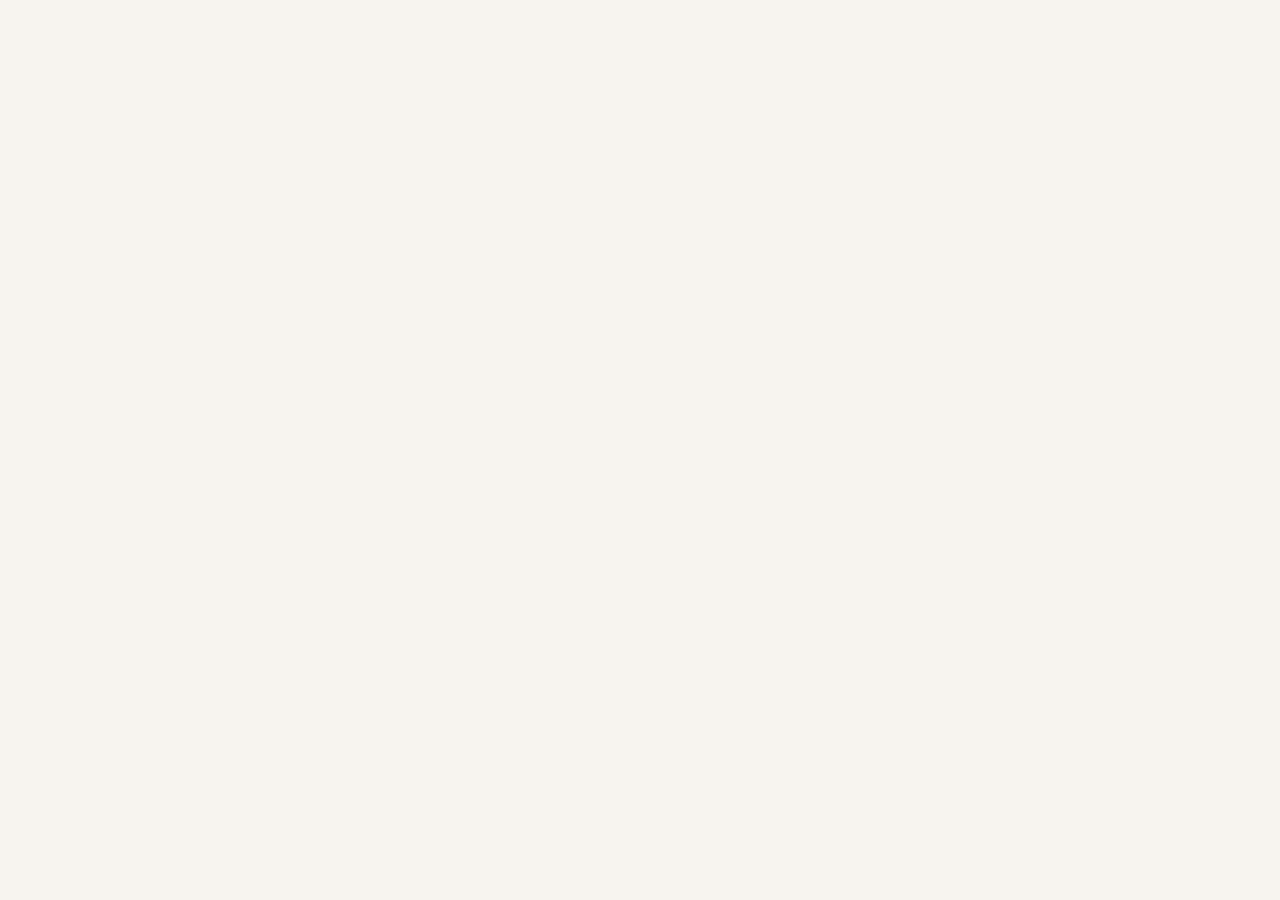
==== index.html @ 038bd6fc "Initial commit — Finelines homepage prototype" ====
<!doctype html>
<html lang="en">
<head>
  <meta charset="utf-8">
  <meta name="viewport" content="width=device-width, initial-scale=1">
  <title>Finelines — Premium African fashion, made for everyday.</title>
  <meta name="description" content="Finelines is a curated platform for premium African fashion brands, built for the diaspora professional.">

  <link rel="icon" type="image/svg+xml" href="assets/logo-monogram-finelines.svg">
  <link rel="stylesheet" href="colors_and_type.css">
  <link rel="stylesheet" href="homepage.css">

  <script src="https://unpkg.com/react@18.3.1/umd/react.development.js" integrity="sha384-hD6/rw4ppMLGNu3tX5cjIb+uRZ7UkRJ6BPkLpg4hAu/6onKUg4lLsHAs9EBPT82L" crossorigin="anonymous"></script>
  <script src="https://unpkg.com/react-dom@18.3.1/umd/react-dom.development.js" integrity="sha384-u6aeetuaXnQ38mYT8rp6sbXaQe3NL9t+IBXmnYxwkUI2Hw4bsp2Wvmx4yRQF1uAm" crossorigin="anonymous"></script>
  <script src="https://unpkg.com/@babel/standalone@7.29.0/babel.min.js" integrity="sha384-m08KidiNqLdpJqLq95G/LEi8Qvjl/xUYll3QILypMoQ65QorJ9Lvtp2RXYGBFj1y" crossorigin="anonymous"></script>
</head>
<body>
  <div id="app"></div>

  <script type="text/babel">
    const { useState, useEffect } = React;

    // ─── Image map (swap Unsplash placeholders for real photography at launch) ───
    const IMG = {
      hero:  "https://images.unsplash.com/photo-1531123897727-8f129e1688ce?w=1600&q=80",
      img1:  "https://images.unsplash.com/photo-1571513722275-4b41940f54b8?w=900&q=75",
      img2:  "https://images.unsplash.com/photo-1554412933-514a83d2f3c8?w=900&q=75",
      img3:  "https://images.unsplash.com/photo-1581338834647-b0fb40704e21?w=900&q=75",
      img4:  "https://images.unsplash.com/photo-1492447166138-50c3889fccb1?w=900&q=75",
      img5:  "https://images.unsplash.com/photo-1569466896818-335b1bedfcce?w=900&q=75",
      img6:  "https://images.unsplash.com/photo-1591348278863-a8fb3887e2aa?w=900&q=75",
      img7:  "https://images.unsplash.com/photo-1605812860427-4024433a70fd?w=900&q=75",
      imgJ1: "https://images.unsplash.com/photo-1611601322175-ef8ec8c85f01?w=1100&q=75",
      imgJ2: "https://images.unsplash.com/photo-1517677208171-0bc6725a3e60?w=1100&q=75",
    };

    // ─── Inline SVG icons (Lucide-compatible, 24×24, 1.5px stroke) ─────────────
    const Icon = ({ size = 18, children }) => (
      <svg width={size} height={size} viewBox="0 0 24 24" fill="none"
           stroke="currentColor" strokeWidth="1.5" strokeLinecap="round" strokeLinejoin="round">
        {children}
      </svg>
    );
    const IconSearch = (p) => <Icon {...p}><circle cx="11" cy="11" r="7"/><path d="m20 20-3.5-3.5"/></Icon>;
    const IconUser   = (p) => <Icon {...p}><circle cx="12" cy="8" r="4"/><path d="M4 21c0-4 4-7 8-7s8 3 8 7"/></Icon>;
    const IconBag    = (p) => <Icon {...p}><path d="M6 8h12l-1 12H7Z"/><path d="M9 8a3 3 0 0 1 6 0"/></Icon>;
    const IconGlobe  = (p) => <Icon {...p}><circle cx="12" cy="12" r="9"/><path d="M3 12h18"/><path d="M12 3a14 14 0 0 1 0 18M12 3a14 14 0 0 0 0 18"/></Icon>;
    const IconMenu   = (p) => <Icon {...p}><path d="M3 6h18M3 12h18M3 18h18"/></Icon>;

    // ─── HEADER ─────────────────────────────────────────────────────────────────
    const SUBNAV = ["Shop", "Brands", "The edit", "Adorned", "Journal", "About", "Become a vendor"];

    function Header({ activeNav = "The edit", cartCount = 0 }) {
      const [scrolled, setScrolled] = useState(false);
      useEffect(() => {
        const onScroll = () => setScrolled(window.scrollY > 80);
        window.addEventListener("scroll", onScroll, { passive: true });
        return () => window.removeEventListener("scroll", onScroll);
      }, []);

      return (
        <header className={"fl-header" + (scrolled ? " is-condensed" : "")}>
          <div className="fl-announcement">
            Free UK delivery on orders over £200 · We ship worldwide
          </div>
          <div className="fl-nav">
            <div className="fl-nav-left">
              <button className="fl-icon-btn fl-nav-burger" aria-label="Menu"><IconMenu /></button>
              <a className="fl-nav-link"><IconGlobe size={14} /> <span>EN · GBP</span></a>
            </div>
            <a className="fl-wordmark" href="#" aria-label="Finelines home">Finel<em>i</em>nes</a>
            <div className="fl-nav-right">
              <button className="fl-icon-btn" aria-label="Search"><IconSearch /></button>
              <button className="fl-icon-btn" aria-label="Account"><IconUser /></button>
              <button className="fl-icon-btn fl-cart-btn" aria-label="Bag">
                <IconBag />
                {cartCount > 0 && <span className="fl-cart-badge">{cartCount}</span>}
              </button>
            </div>
          </div>
          <nav className="fl-subnav">
            {SUBNAV.map((label) => (
              <a key={label} href="#" className={"fl-subnav-link" + (label === activeNav ? " is-active" : "")}>
                {label}
              </a>
            ))}
          </nav>
        </header>
      );
    }

    // ─── HERO ────────────────────────────────────────────────────────────────────
    function Hero() {
      return (
        <section className="fl-hero">
          <div className="fl-hero-text">
            <div className="eyebrow">The summer edit · LXN season 2</div>
            <h1 className="fl-hero-title">
              Pieces that feel <em>like you.</em>
            </h1>
            <p className="fl-hero-body">
              Quietly curated for diaspora professionals. Made for work, dinners, church, travel, and the everyday in between.
            </p>
            <div className="fl-hero-ctas">
              <button className="fl-btn fl-btn-primary">Shop the edit</button>
              <a href="#" className="fl-btn fl-btn-link">Read the lookbook →</a>
            </div>
          </div>
          <div className="fl-hero-image" style={{ backgroundImage: `url(${IMG.hero})` }}>
            <div className="fl-hero-caption">
              Photographed in Lagos. <em>Olu</em> wears Adirẹ wrap shirt, sand.
            </div>
          </div>
        </section>
      );
    }

    // ─── PRODUCT CARD ────────────────────────────────────────────────────────────
    function ProductCard({ title, brand, price, image, hoverImage, badge }) {
      return (
        <article className="fl-card">
          <div className="fl-card-img">
            <div className="fl-img-a" style={{ backgroundImage: `url(${image})` }} />
            {hoverImage && <div className="fl-img-b" style={{ backgroundImage: `url(${hoverImage})` }} />}
            {badge && <span className="fl-card-badge">{badge}</span>}
            <button className="fl-card-quick" aria-label="Quick add">+</button>
          </div>
          <div className="fl-card-meta">
            <div className="fl-card-brand">{brand}</div>
            <div className="fl-card-title">{title}</div>
          </div>
          <div className="fl-card-price">£{price}</div>
        </article>
      );
    }

    // ─── EDIT GRID ───────────────────────────────────────────────────────────────
    const PRODUCTS = [
      { title: "Adirẹ wrap shirt",        brand: "Ọrun Atelier",    price: "215", image: IMG.img1, hoverImage: IMG.img2 },
      { title: "Wide-leg trouser — olive", brand: "Layola",          price: "180", image: IMG.img3, hoverImage: IMG.img4, badge: "New" },
      { title: "Hand-stitched tunic",      brand: "Akin & Daughter", price: "245", image: IMG.hero, hoverImage: IMG.img5 },
      { title: "Bronze brass cuff",        brand: "Adorned",         price: "85",  image: IMG.img6, hoverImage: IMG.img7 },
    ];

    function EditGrid() {
      return (
        <section className="fl-edit">
          <div className="fl-section-head">
            <div className="eyebrow">The edit · this week</div>
            <h2 className="fl-section-title">Quietly considered.</h2>
            <a href="#" className="fl-section-link">View all 28 pieces →</a>
          </div>
          <div className="fl-edit-grid">
            {PRODUCTS.map((p, i) => <ProductCard key={i} {...p} />)}
          </div>
        </section>
      );
    }

    // ─── CATEGORY TILES ──────────────────────────────────────────────────────────
    function CategoryTile({ label, eyebrow, image }) {
      return (
        <a href="#" className="fl-tile">
          <div className="fl-tile-img" style={{ backgroundImage: `url(${image})` }} />
          <div className="fl-tile-overlay">
            <div className="eyebrow fl-tile-eyebrow">{eyebrow}</div>
            <div className="fl-tile-label">{label}</div>
            <span className="fl-tile-cta">Enter</span>
          </div>
        </a>
      );
    }

    function CategoryTiles() {
      return (
        <section className="fl-tiles">
          <CategoryTile eyebrow="For her"     label="Finelines Her" image={IMG.img1} />
          <CategoryTile eyebrow="For him"     label="Finelines Him" image={IMG.img4} />
          <CategoryTile eyebrow="Accessories" label="Adorned"       image={IMG.img6} />
        </section>
      );
    }

    // ─── ABOUT ───────────────────────────────────────────────────────────────────
    function About() {
      return (
        <section className="fl-about">
          <div className="fl-about-inner">
            <div className="eyebrow fl-about-eyebrow">Why Finelines</div>
            <h2 className="fl-about-title">
              We're not a marketplace of thousands.<br />
              We're a <em>trusted curator</em> who knows<br />
              quality and stands behind every<br />
              brand we feature.
            </h2>
            <div className="fl-about-cols">
              <div>
                <div className="fl-pillar-num">01</div>
                <h4 className="fl-pillar-h">Rigorous curation</h4>
                <p>Selected for craftsmanship, design integrity, and contemporary relevance — not trends.</p>
              </div>
              <div>
                <div className="fl-pillar-num">02</div>
                <h4 className="fl-pillar-h">Cultural trust</h4>
                <p>We understand diaspora life. We position brands authentically. We build belonging.</p>
              </div>
              <div>
                <div className="fl-pillar-num">03</div>
                <h4 className="fl-pillar-h">Logistics, handled</h4>
                <p>Shipment, quality assurance, returns — all coordinated so you don't have to think.</p>
              </div>
              <div>
                <div className="fl-pillar-num">04</div>
                <h4 className="fl-pillar-h">Brand partnership</h4>
                <p>We work with designers on sizing, styling, positioning, storytelling — built to scale.</p>
              </div>
            </div>
          </div>
        </section>
      );
    }

    // ─── BRAND DIRECTORY ─────────────────────────────────────────────────────────
    const BRANDS = [
      { name: "Ọrun Atelier",    city: "Lagos",      focus: "Adirẹ · tailoring" },
      { name: "Layola",          city: "London",     focus: "Outerwear" },
      { name: "Akin & Daughter", city: "Accra",      focus: "Knitwear" },
      { name: "House of Iyemi",  city: "Lagos",      focus: "Occasion" },
      { name: "Ìdùn",            city: "Abuja",      focus: "Loungewear" },
      { name: "Adunni Studio",   city: "Manchester", focus: "Jewellery" },
    ];

    function BrandDirectory() {
      return (
        <section className="fl-brands">
          <div className="fl-section-head">
            <div className="eyebrow">Brand directory · curated houses</div>
            <h2 className="fl-section-title">Forty<em>-two</em> brands. One quiet shortlist.</h2>
            <a href="#" className="fl-section-link">Browse all brands →</a>
          </div>
          <div className="fl-brands-grid">
            {BRANDS.map((b) => (
              <a key={b.name} href="#" className="fl-brand-row">
                <div className="fl-brand-name">{b.name}</div>
                <div className="fl-brand-meta">
                  <span>{b.city}</span>
                  <span className="fl-brand-dot">·</span>
                  <span>{b.focus}</span>
                </div>
                <div className="fl-brand-arrow">→</div>
              </a>
            ))}
          </div>
        </section>
      );
    }

    // ─── JOURNAL ─────────────────────────────────────────────────────────────────
    function JournalCard({ eyebrow, title, accent, dek, readMin, image }) {
      return (
        <article className="fl-journal-card">
          <div className="fl-journal-img" style={{ backgroundImage: `url(${image})` }} />
          <div className="eyebrow fl-journal-eyebrow">{eyebrow} · {readMin} min read</div>
          <h3 className="fl-journal-title">{title} <em>{accent}</em></h3>
          <p className="fl-journal-dek">{dek}</p>
          <a href="#" className="fl-journal-read">Read the piece →</a>
        </article>
      );
    }

    function Journal() {
      return (
        <section className="fl-journal">
          <div className="fl-section-head">
            <div className="eyebrow">The journal · stories from the houses</div>
            <h2 className="fl-section-title">Letters, lookbooks, atelier visits.</h2>
            <a href="#" className="fl-section-link">All stories →</a>
          </div>
          <div className="fl-journal-grid">
            <JournalCard
              eyebrow="Atelier"
              title="Inside the indigo room at"
              accent="Ọrun"
              dek="How a Lagos house is making age-old indigo dyeing precise enough to wear to the office on a Tuesday."
              readMin="6"
              image={IMG.imgJ1}
            />
            <JournalCard
              eyebrow="The edit"
              title="Five pieces, infinite"
              accent="Sundays"
              dek="A capsule built for slow brunches, long walks, and the occasional unplanned dinner with the in-laws."
              readMin="4"
              image={IMG.imgJ2}
            />
          </div>
        </section>
      );
    }

    // ─── NEWSLETTER ──────────────────────────────────────────────────────────────
    function Newsletter() {
      const [email, setEmail] = useState("");
      const [submitted, setSubmitted] = useState(false);

      const submit = (e) => {
        e.preventDefault();
        if (!email.trim()) return;
        setSubmitted(true);
      };

      return (
        <section className="fl-newsletter">
          <div className="fl-newsletter-inner">
            <div className="eyebrow">Stay close</div>
            <h2 className="fl-newsletter-title">
              First looks. <em>Quiet drops.</em><br />
              The occasional letter.
            </h2>
            <p className="fl-newsletter-dek">
              No daily emails. We write when there's something worth writing about.
            </p>
            {!submitted ? (
              <form className="fl-newsletter-form" onSubmit={submit}>
                <input
                  type="email"
                  placeholder="Your email"
                  value={email}
                  onChange={(e) => setEmail(e.target.value)}
                  aria-label="Email address"
                  required
                />
                <button type="submit">Join the list</button>
              </form>
            ) : (
              <div className="fl-newsletter-thanks">
                <span>✓</span> You're on the list. Watch your inbox for the first letter.
              </div>
            )}
          </div>
        </section>
      );
    }

    // ─── FOOTER ──────────────────────────────────────────────────────────────────
    function Footer() {
      return (
        <footer className="fl-footer">
          <div className="fl-footer-inner">
            <div className="fl-footer-grid">
              <div className="fl-footer-brand">
                <div className="fl-footer-wordmark">Finel<em>i</em>nes</div>
                <p>The global home of premium African fashion. Made for the diaspora — for work, dinners, church, travel, everyday life.</p>
                <div className="fl-footer-social">
                  <a href="https://instagram.com/finelines_uk" target="_blank" rel="noopener">Instagram</a>
                  <a href="mailto:info@shopfinelines.com">info@shopfinelines.com</a>
                </div>
              </div>
              <div>
                <h5>Shop</h5>
                <ul>
                  <li><a href="#">New arrivals</a></li>
                  <li><a href="#">The edit</a></li>
                  <li><a href="#">Her</a></li>
                  <li><a href="#">Him</a></li>
                  <li><a href="#">Adorned</a></li>
                </ul>
              </div>
              <div>
                <h5>House</h5>
                <ul>
                  <li><a href="#">About</a></li>
                  <li><a href="#">Brand directory</a></li>
                  <li><a href="#">Journal</a></li>
                  <li><a href="#">Become a vendor</a></li>
                </ul>
              </div>
              <div>
                <h5>Help</h5>
                <ul>
                  <li><a href="#">FAQ</a></li>
                  <li><a href="#">Shipping &amp; delivery</a></li>
                  <li><a href="#">Returns</a></li>
                  <li><a href="#">Contact</a></li>
                </ul>
              </div>
              <div>
                <h5>Account</h5>
                <ul>
                  <li><a href="#">Sign in</a></li>
                  <li><a href="#">Create account</a></li>
                  <li><a href="#">Wishlist</a></li>
                  <li><a href="#">Track order</a></li>
                </ul>
              </div>
            </div>
            <div className="fl-footer-legal">
              <span>© 2026 Finelines International. Curated in London &amp; Lagos.</span>
              <span>
                <a href="#">Privacy</a> · <a href="#">Terms</a> · <a href="#">Cookies</a>
              </span>
            </div>
          </div>
        </footer>
      );
    }

    // ─── APP ─────────────────────────────────────────────────────────────────────
    function App() {
      const [cartCount] = useState(2);
      return (
        <>
          <Header activeNav="The edit" cartCount={cartCount} />
          <main>
            <Hero />
            <EditGrid />
            <CategoryTiles />
            <About />
            <BrandDirectory />
            <Journal />
            <Newsletter />
          </main>
          <Footer />
        </>
      );
    }

    ReactDOM.createRoot(document.getElementById("app")).render(<App />);
  </script>
</body>
</html>
---- colors_and_type.css ----
/* =====================================================================
   Finelines — Colors & Type
   The source of truth for tokens. Import this on every page.
   ===================================================================== */

@import url('https://fonts.googleapis.com/css2?family=Cormorant+Garamond:ital,wght@0,400;0,500;0,600;0,700;1,400;1,500&family=Jost:wght@300;400;500;600;700&display=swap');

:root {
  /* ---------- COLORS — base ---------- */

  /* Primary — Olive (Grey Green) — client provided #4d7344 */
  --olive-50:  #f1f4ee;
  --olive-100: #dbe3d3;
  --olive-200: #b6c5a7;
  --olive-300: #8ea577;
  --olive-400: #6e8a5a;
  --olive-500: #4d7344; /* brand primary */
  --olive-600: #3f5f38;
  --olive-700: #324a2d;
  --olive-800: #263822;
  --olive-900: #1a261a;

  /* Secondary — Bronze — client provided #b78741 */
  --bronze-50:  #faf3e8;
  --bronze-100: #f1dfbf;
  --bronze-200: #e3c084;
  --bronze-300: #d2a35a;
  --bronze-400: #c39549;
  --bronze-500: #b78741; /* brand secondary */
  --bronze-600: #9a6f33;
  --bronze-700: #7c5828;
  --bronze-800: #5e421e;
  --bronze-900: #3f2c14;

  /* Accent — Ivory (Cream) — client provided #f7f4ef */
  --ivory:      #f7f4ef; /* brand accent — default page ground */
  --ivory-deep: #ede8df; /* slightly darker for tile grounds */
  --bone:       #efe9de; /* warmer editorial neutral */

  /* Ink — body type, UI lines */
  --ink:        #1c1c1a;
  --ink-soft:   #2c2c29;

  /* Paper neutrals — warm grey scale */
  --paper-0:   #ffffff;
  --paper-50:  #faf8f4;
  --paper-100: #f0ece4;
  --paper-200: #e3ddd0;
  --paper-300: #c9c1b1;
  --paper-400: #a39b8a;
  --paper-500: #7c7567;
  --paper-600: #5b554a;
  --paper-700: #403c34;
  --paper-800: #2a2823;
  --paper-900: #1c1c1a;

  /* Status (used sparingly — site is not transactional-loud) */
  --success: #4d7344;   /* re-uses olive */
  --warning: #b78741;   /* re-uses bronze */
  --error:   #a23a2c;

  /* ---------- COLORS — semantic ---------- */

  --bg:           var(--ivory);
  --bg-elevated:  var(--paper-0);
  --bg-sunken:    var(--ivory-deep);
  --bg-brand:     var(--olive-500);
  --bg-brand-deep:var(--olive-700);
  --bg-overlay:   rgba(28, 28, 26, 0.40);

  --fg:           var(--ink);
  --fg-muted:     var(--paper-600);
  --fg-faint:     var(--paper-500);
  --fg-on-brand:  var(--ivory);
  --fg-on-image:  #ffffff;

  --accent:       var(--bronze-500);
  --accent-deep:  var(--bronze-700);

  --link:         var(--ink);
  --link-hover:   var(--olive-600);

  --border:       rgba(28, 28, 26, 0.10);
  --border-strong:rgba(28, 28, 26, 0.22);
  --border-on-brand: rgba(247, 244, 239, 0.22);

  --shadow-card:  0 1px 2px rgba(28,28,26,0.04), 0 8px 24px rgba(28,28,26,0.06);
  --shadow-pop:   0 2px 4px rgba(28,28,26,0.06), 0 24px 48px rgba(28,28,26,0.10);

  /* ---------- TYPE — families ---------- */

  --font-display: 'Cormorant Garamond', 'EB Garamond', 'Times New Roman', serif;
  --font-sans:    'Jost', 'Helvetica Neue', system-ui, -apple-system, sans-serif;
  --font-mono:    ui-monospace, 'SF Mono', Menlo, monospace;

  /* ---------- TYPE — scale (Major Third 1.250) ---------- */

  --fs-12: 0.75rem;    /* 12 */
  --fs-14: 0.875rem;   /* 14 */
  --fs-16: 1rem;       /* 16 — body */
  --fs-18: 1.125rem;   /* 18 */
  --fs-20: 1.25rem;    /* 20 */
  --fs-24: 1.5rem;     /* 24 */
  --fs-32: 2rem;       /* 32 */
  --fs-44: 2.75rem;    /* 44 */
  --fs-60: 3.75rem;    /* 60 */
  --fs-80: 5rem;       /* 80 */
  --fs-112: 7rem;      /* 112 */

  /* ---------- TYPE — leading + tracking ---------- */

  --lh-tight:  1.05;
  --lh-snug:   1.20;
  --lh-normal: 1.45;
  --lh-loose:  1.65;

  --tracking-eyebrow: 0.18em;
  --tracking-button:  0.14em;
  --tracking-nav:     0.12em;
  --tracking-display: -0.01em;

  /* ---------- SPACING ---------- */

  --space-1:  4px;
  --space-2:  8px;
  --space-3:  12px;
  --space-4:  16px;
  --space-5:  24px;
  --space-6:  32px;
  --space-7:  48px;
  --space-8:  64px;
  --space-9:  96px;
  --space-10: 128px;
  --space-11: 160px;

  /* ---------- RADII ---------- */

  --radius-none: 0;
  --radius-sm:   2px;
  --radius-md:   4px;
  --radius-lg:   8px;
  --radius-pill: 999px;

  /* ---------- MOTION ---------- */

  --ease:         cubic-bezier(0.2, 0.6, 0.2, 1);
  --dur-fast:     160ms;
  --dur-base:     240ms;
  --dur-slow:     360ms;
  --dur-image:    600ms; /* hover crossfade */

  /* ---------- LAYOUT ---------- */

  --page-max:   1440px;
  --content-max:1280px;
  --gutter:     96px;
  --gutter-md:  64px;
  --gutter-sm:  32px;
}

/* =====================================================================
   Semantic element styles — apply by default on any page that imports
   this file. Components can override.
   ===================================================================== */

html, body {
  background: var(--bg);
  color: var(--fg);
  font-family: var(--font-sans);
  font-size: var(--fs-16);
  line-height: var(--lh-loose);
  font-weight: 400;
  -webkit-font-smoothing: antialiased;
  text-rendering: optimizeLegibility;
}

h1, h2, h3, h4 {
  font-family: var(--font-display);
  font-weight: 400;
  line-height: var(--lh-tight);
  letter-spacing: var(--tracking-display);
  color: var(--fg);
  text-wrap: balance;
  margin: 0;
}

h1 { font-size: clamp(var(--fs-44), 6vw, var(--fs-80)); }
h2 { font-size: clamp(var(--fs-32), 4vw, var(--fs-60)); }
h3 { font-size: var(--fs-32); }
h4 { font-size: var(--fs-24); }

p {
  margin: 0;
  text-wrap: pretty;
  max-width: 62ch;
}

a {
  color: var(--link);
  text-decoration: none;
  transition: color var(--dur-fast) var(--ease);
}
a:hover { color: var(--link-hover); }

/* Eyebrow / kicker — small UPPERCASE label above headings */
.eyebrow {
  font-family: var(--font-sans);
  font-size: var(--fs-12);
  font-weight: 500;
  text-transform: uppercase;
  letter-spacing: var(--tracking-eyebrow);
  color: var(--fg-muted);
  margin: 0;
}

/* Display italic accent (e.g. "the edit") */
.italic-accent {
  font-family: var(--font-display);
  font-style: italic;
  font-weight: 400;
}

/* Lead paragraph */
.lead {
  font-size: var(--fs-20);
  line-height: var(--lh-normal);
  color: var(--fg);
}

/* Small caption */
.caption {
  font-size: var(--fs-12);
  color: var(--fg-muted);
  letter-spacing: 0.02em;
}

/* Naira / price label */
.price {
  font-family: var(--font-sans);
  font-size: var(--fs-14);
  font-weight: 400;
  letter-spacing: 0.02em;
  color: var(--fg);
}
---- homepage.css ----
/* =====================================================================
   Finelines — Homepage component styles.
   Consumes tokens from /colors_and_type.css.
   Class prefix: fl- (Finelines)
   ===================================================================== */

* { box-sizing: border-box; }
html, body { margin: 0; padding: 0; }
body { background: var(--ivory); color: var(--ink); }
img { display: block; max-width: 100%; }
button { font-family: inherit; }

/* ------- shared -------- */
.fl-section-head { max-width: var(--content-max); margin: 0 auto; padding: 0 var(--gutter); display: grid; grid-template-columns: 1fr auto; align-items: end; row-gap: 6px; margin-bottom: var(--space-7); }
.fl-section-head .eyebrow { grid-column: 1; }
.fl-section-title { grid-column: 1; font-size: clamp(var(--fs-32), 4.2vw, var(--fs-60)); line-height: 1.05; letter-spacing: -0.012em; max-width: 16ch; }
.fl-section-title em { font-style: italic; }
.fl-section-link { grid-column: 2; grid-row: 1 / 3; align-self: end; font-size: 12px; letter-spacing: var(--tracking-button); text-transform: uppercase; color: var(--ink); border-bottom: 1px solid var(--ink); padding-bottom: 4px; }
.fl-section-link:hover { color: var(--olive-700); border-color: var(--olive-700); }

/* ------- HEADER -------- */
.fl-header { position: sticky; top: 0; z-index: 30; background: var(--ivory); border-bottom: 1px solid var(--border); transition: padding var(--dur-base) var(--ease); }
.fl-announcement { background: var(--ink); color: var(--ivory); text-align: center; font-size: 11px; letter-spacing: var(--tracking-eyebrow); text-transform: uppercase; padding: 10px; }
.fl-nav { display: grid; grid-template-columns: 1fr auto 1fr; align-items: center; padding: 22px var(--gutter); transition: padding var(--dur-base) var(--ease); }
.fl-nav-left, .fl-nav-right { display: flex; align-items: center; gap: 20px; }
.fl-nav-right { justify-content: flex-end; }
.fl-nav-link { display: inline-flex; align-items: center; gap: 6px; font-size: 12px; letter-spacing: var(--tracking-nav); text-transform: uppercase; color: var(--ink); cursor: pointer; }
.fl-icon-btn { background: transparent; border: 0; color: var(--ink); cursor: pointer; padding: 6px; position: relative; }
.fl-icon-btn:hover { color: var(--olive-700); }
.fl-cart-badge { position: absolute; top: -2px; right: -2px; min-width: 16px; height: 16px; padding: 0 4px; background: var(--olive-500); color: var(--ivory); font-size: 10px; line-height: 16px; text-align: center; border-radius: 999px; font-weight: 500; }
.fl-wordmark { font-family: var(--font-display); font-size: 36px; line-height: 1; color: var(--ink); letter-spacing: -0.01em; cursor: pointer; }
.fl-wordmark em { font-style: italic; }
.fl-subnav { display: flex; justify-content: center; gap: 36px; padding: 14px var(--gutter); border-top: 1px solid var(--border); transition: padding var(--dur-base) var(--ease); }
.fl-subnav-link { font-size: 12px; letter-spacing: var(--tracking-eyebrow); text-transform: uppercase; color: var(--ink); cursor: pointer; padding-bottom: 4px; border-bottom: 1px solid transparent; transition: border-color var(--dur-fast) var(--ease), color var(--dur-fast) var(--ease); white-space: nowrap; }
.fl-subnav-link:hover { color: var(--olive-700); }
.fl-subnav-link.is-active { border-bottom-color: var(--olive-500); }
.fl-nav-burger { display: none; }

.fl-header.is-condensed { backdrop-filter: blur(14px); background: rgba(247, 244, 239, 0.86); }
.fl-header.is-condensed .fl-announcement { display: none; }
.fl-header.is-condensed .fl-nav { padding: 12px var(--gutter); }
.fl-header.is-condensed .fl-wordmark { font-size: 26px; }
.fl-header.is-condensed .fl-subnav { padding: 8px var(--gutter); }

/* ------- HERO -------- */
.fl-hero { display: grid; grid-template-columns: 1fr 1fr; min-height: calc(100vh - 160px); align-items: stretch; }
.fl-hero-text { display: flex; flex-direction: column; justify-content: center; padding: var(--space-9) var(--gutter); gap: var(--space-5); background: var(--ivory); }
.fl-hero-title { font-size: clamp(48px, 7vw, 96px); line-height: 0.98; letter-spacing: -0.015em; max-width: 14ch; }
.fl-hero-title em { font-style: italic; }
.fl-hero-body { font-size: 18px; line-height: 1.5; color: var(--paper-700); max-width: 38ch; }
.fl-hero-ctas { display: flex; gap: var(--space-6); align-items: center; flex-wrap: wrap; }
.fl-hero-image { background-size: cover; background-position: center; position: relative; min-height: 480px; }
.fl-hero-caption { position: absolute; bottom: 20px; left: 20px; font-size: 11px; letter-spacing: 0.08em; color: rgba(255,255,255,0.9); background: linear-gradient(180deg, transparent 0%, rgba(28,28,26,0.5) 100%); padding: 80px 14px 14px; pointer-events: none; max-width: 60%; }
.fl-hero-caption em { font-style: italic; font-family: var(--font-display); font-size: 14px; }

/* ------- BUTTONS -------- */
.fl-btn { display: inline-flex; align-items: center; justify-content: center; font: 500 13px/1 var(--font-sans); letter-spacing: var(--tracking-button); text-transform: uppercase; padding: 18px 32px; border: 0; cursor: pointer; transition: background var(--dur-base) var(--ease), color var(--dur-base) var(--ease); border-radius: 0; white-space: nowrap; }
.fl-btn-primary { background: var(--olive-500); color: var(--ivory); }
.fl-btn-primary:hover { background: var(--olive-700); }
.fl-btn-ink { background: var(--ink); color: var(--ivory); }
.fl-btn-ink:hover { background: var(--olive-700); }
.fl-btn-ghost { background: transparent; color: var(--ink); border: 1px solid var(--ink); }
.fl-btn-ghost:hover { background: var(--ink); color: var(--ivory); }
.fl-btn-link { padding: 0; background: transparent; color: var(--ink); border: 0; border-bottom: 1px solid var(--ink); padding-bottom: 4px; cursor: pointer; }
.fl-btn-link:hover { color: var(--olive-700); border-color: var(--olive-700); }

/* ------- EDIT GRID -------- */
.fl-edit { padding: var(--space-10) 0 var(--space-9); }
.fl-edit-grid { display: grid; grid-template-columns: repeat(4, 1fr); gap: var(--space-6) var(--space-5); max-width: var(--content-max); margin: 0 auto; padding: 0 var(--gutter); }

.fl-card { display: flex; flex-direction: column; cursor: pointer; }
.fl-card-img { position: relative; aspect-ratio: 4/5; overflow: hidden; background: var(--bone); }
.fl-img-a, .fl-img-b { position: absolute; inset: 0; background-size: cover; background-position: center; transition: opacity var(--dur-image) var(--ease); }
.fl-img-b { opacity: 0; pointer-events: none; }
.fl-card:hover .fl-img-b { opacity: 1; }
.fl-card-badge { position: absolute; top: 12px; left: 12px; background: var(--paper-0); color: var(--ink); font-size: 10px; letter-spacing: 0.16em; text-transform: uppercase; padding: 6px 10px; }
.fl-card-quick { position: absolute; right: 12px; bottom: 12px; width: 36px; height: 36px; border: 0; background: var(--paper-0); color: var(--ink); font-size: 20px; line-height: 1; cursor: pointer; opacity: 0; transition: opacity var(--dur-base) var(--ease); }
.fl-card:hover .fl-card-quick { opacity: 1; }
.fl-card-meta { display: flex; flex-direction: column; gap: 4px; padding-top: 14px; }
.fl-card-brand { font-size: 10px; letter-spacing: 0.18em; text-transform: uppercase; color: var(--paper-600); }
.fl-card-title { font-size: 14px; color: var(--ink); letter-spacing: 0.02em; line-height: 1.3; }
.fl-card-price { padding-top: 6px; font-size: 13px; color: var(--ink); }

/* ------- CATEGORY TILES -------- */
.fl-tiles { display: grid; grid-template-columns: 1fr 1fr 1fr; gap: 4px; padding: 0 4px var(--space-9); }
.fl-tile { position: relative; aspect-ratio: 3/4; overflow: hidden; cursor: pointer; display: block; }
.fl-tile-img { position: absolute; inset: 0; background-size: cover; background-position: center; transition: transform var(--dur-slow) var(--ease); }
.fl-tile:hover .fl-tile-img { transform: scale(1.02); }
.fl-tile::after { content: ""; position: absolute; inset: 0; background: linear-gradient(180deg, rgba(28,28,26,0) 40%, rgba(28,28,26,0.55) 100%); }
.fl-tile-overlay { position: absolute; left: 32px; right: 32px; bottom: 32px; z-index: 2; color: var(--ivory); }
.fl-tile-eyebrow { color: rgba(247,244,239,0.7); }
.fl-tile-label { font-family: var(--font-display); font-size: clamp(28px, 3vw, 44px); line-height: 1; margin-top: 8px; }
.fl-tile-cta { display: inline-block; margin-top: 18px; font-size: 11px; letter-spacing: var(--tracking-button); text-transform: uppercase; border-bottom: 1px solid var(--ivory); padding-bottom: 4px; transition: border-color var(--dur-fast) var(--ease); }
.fl-tile:hover .fl-tile-cta { border-color: var(--bronze-300); color: var(--bronze-200); }

/* ------- ABOUT -------- */
.fl-about { background: var(--olive-700); color: var(--ivory); padding: var(--space-10) 0; }
.fl-about-inner { max-width: var(--content-max); margin: 0 auto; padding: 0 var(--gutter); }
.fl-about-eyebrow { color: rgba(247,244,239,0.7); }
.fl-about-title { font-size: clamp(32px, 4.4vw, 60px); line-height: 1.1; color: var(--ivory); max-width: 22ch; margin-top: 18px; }
.fl-about-title em { font-style: italic; color: var(--bronze-200); }
.fl-about-cols { display: grid; grid-template-columns: repeat(4, 1fr); gap: var(--space-6); margin-top: var(--space-9); padding-top: var(--space-7); border-top: 1px solid rgba(247,244,239,0.18); }
.fl-pillar-num { font-family: var(--font-display); font-style: italic; font-size: 32px; color: var(--bronze-300); }
.fl-pillar-h { font-family: var(--font-sans); font-size: 13px; font-weight: 500; letter-spacing: var(--tracking-nav); text-transform: uppercase; margin: 14px 0 10px; color: var(--ivory); }
.fl-about-cols p { font-size: 14px; line-height: 1.55; color: rgba(247,244,239,0.72); }

/* ------- BRANDS -------- */
.fl-brands { padding: var(--space-10) 0; }
.fl-brands-grid { max-width: var(--content-max); margin: 0 auto; padding: 0 var(--gutter); border-top: 1px solid var(--border); }
.fl-brand-row { display: grid; grid-template-columns: 1fr 1fr auto; align-items: center; padding: 26px 0; border-bottom: 1px solid var(--border); cursor: pointer; transition: padding-left var(--dur-base) var(--ease); }
.fl-brand-row:hover { padding-left: 8px; }
.fl-brand-name { font-family: var(--font-display); font-size: 32px; line-height: 1; color: var(--ink); }
.fl-brand-meta { display: flex; gap: 10px; font-size: 13px; letter-spacing: 0.04em; color: var(--paper-600); }
.fl-brand-dot { opacity: 0.6; }
.fl-brand-arrow { font-size: 18px; color: var(--ink); opacity: 0; transition: opacity var(--dur-base) var(--ease), transform var(--dur-base) var(--ease); }
.fl-brand-row:hover .fl-brand-arrow { opacity: 1; transform: translateX(6px); }

/* ------- JOURNAL -------- */
.fl-journal { padding: var(--space-9) 0 var(--space-10); }
.fl-journal-grid { display: grid; grid-template-columns: 1fr 1fr; gap: var(--space-7); max-width: var(--content-max); margin: 0 auto; padding: 0 var(--gutter); }
.fl-journal-card { cursor: pointer; }
.fl-journal-img { aspect-ratio: 5/3; background-size: cover; background-position: center; }
.fl-journal-eyebrow { margin-top: var(--space-5); }
.fl-journal-title { font-size: clamp(28px, 2.6vw, 40px); line-height: 1.1; margin-top: 8px; max-width: 18ch; }
.fl-journal-title em { font-style: italic; }
.fl-journal-dek { font-size: 16px; line-height: 1.5; color: var(--paper-700); margin-top: 12px; max-width: 42ch; }
.fl-journal-read { display: inline-block; margin-top: 16px; font-size: 12px; letter-spacing: var(--tracking-button); text-transform: uppercase; color: var(--ink); border-bottom: 1px solid var(--ink); padding-bottom: 4px; }

/* ------- NEWSLETTER -------- */
.fl-newsletter { background: var(--ivory-deep); padding: var(--space-10) 0; }
.fl-newsletter-inner { max-width: 680px; margin: 0 auto; padding: 0 var(--gutter-sm); text-align: center; }
.fl-newsletter-title { font-size: clamp(36px, 4.4vw, 56px); line-height: 1.05; margin-top: 14px; }
.fl-newsletter-title em { font-style: italic; }
.fl-newsletter-dek { font-size: 15px; color: var(--paper-700); margin: 16px auto 28px; max-width: 38ch; }
.fl-newsletter-form { display: flex; border: 1px solid var(--ink); }
.fl-newsletter-form input { flex: 1; border: 0; background: var(--paper-0); padding: 18px 20px; font: 400 15px/1 var(--font-sans); color: var(--ink); outline: 0; }
.fl-newsletter-form button { border: 0; background: var(--ink); color: var(--ivory); padding: 0 28px; font: 500 12px/1 var(--font-sans); letter-spacing: var(--tracking-button); text-transform: uppercase; cursor: pointer; transition: background var(--dur-base) var(--ease); white-space: nowrap; }
.fl-newsletter-form button:hover { background: var(--olive-700); }
.fl-newsletter-thanks { display: inline-flex; align-items: center; gap: 10px; font-size: 14px; color: var(--olive-700); padding: 18px 22px; border: 1px solid var(--olive-500); background: var(--olive-50); }
.fl-newsletter-thanks span { background: var(--olive-500); color: var(--ivory); width: 22px; height: 22px; border-radius: 999px; display: grid; place-items: center; font-size: 12px; }

/* ------- FOOTER -------- */
.fl-footer { background: var(--olive-800); color: var(--ivory); padding: var(--space-9) 0 var(--space-6); }
.fl-footer-inner { max-width: var(--content-max); margin: 0 auto; padding: 0 var(--gutter); }
.fl-footer-grid { display: grid; grid-template-columns: 2fr 1fr 1fr 1fr 1fr; gap: var(--space-6); }
.fl-footer-wordmark { font-family: var(--font-display); font-size: 44px; line-height: 1; }
.fl-footer-wordmark em { font-style: italic; }
.fl-footer-brand p { font-size: 14px; line-height: 1.6; color: rgba(247,244,239,0.7); margin: 16px 0 18px; max-width: 32ch; }
.fl-footer-social { display: flex; gap: 24px; font-size: 12px; letter-spacing: var(--tracking-nav); text-transform: uppercase; }
.fl-footer-social a { color: rgba(247,244,239,0.7); border-bottom: 1px solid rgba(247,244,239,0.2); padding-bottom: 2px; cursor: pointer; }
.fl-footer-social a:hover { color: var(--ivory); border-color: var(--ivory); }
.fl-footer h5 { font: 500 11px/1 var(--font-sans); letter-spacing: var(--tracking-eyebrow); text-transform: uppercase; margin: 4px 0 16px; color: var(--ivory); }
.fl-footer ul { list-style: none; padding: 0; margin: 0; }
.fl-footer li { padding: 5px 0; font-size: 13px; }
.fl-footer li a { color: rgba(247,244,239,0.72); cursor: pointer; }
.fl-footer li a:hover { color: var(--ivory); }
.fl-footer-legal { display: flex; justify-content: space-between; align-items: center; border-top: 1px solid rgba(247,244,239,0.18); margin-top: var(--space-7); padding-top: var(--space-5); font-size: 11px; letter-spacing: 0.12em; text-transform: uppercase; color: rgba(247,244,239,0.6); }
.fl-footer-legal a { color: inherit; cursor: pointer; }
.fl-footer-legal a:hover { color: var(--ivory); }

/* ------- RESPONSIVE -------- */
@media (max-width: 1100px) {
  :root { --gutter: 48px; }
  .fl-edit-grid { grid-template-columns: repeat(2, 1fr); }
  .fl-about-cols { grid-template-columns: repeat(2, 1fr); }
  .fl-footer-grid { grid-template-columns: 2fr 1fr 1fr; }
  .fl-footer-grid > div:nth-child(5) { display: none; }
}
@media (max-width: 760px) {
  :root { --gutter: 24px; }
  .fl-hero { grid-template-columns: 1fr; }
  .fl-tiles { grid-template-columns: 1fr; }
  .fl-edit-grid { grid-template-columns: 1fr 1fr; }
  .fl-journal-grid { grid-template-columns: 1fr; }
  .fl-subnav { overflow-x: auto; justify-content: flex-start; }
  .fl-nav-burger { display: inline-flex; }
  .fl-footer-grid { grid-template-columns: 1fr 1fr; }
}
@media (prefers-reduced-motion: reduce) {
  *, *::before, *::after { transition-duration: 0ms !important; animation-duration: 0ms !important; }
}
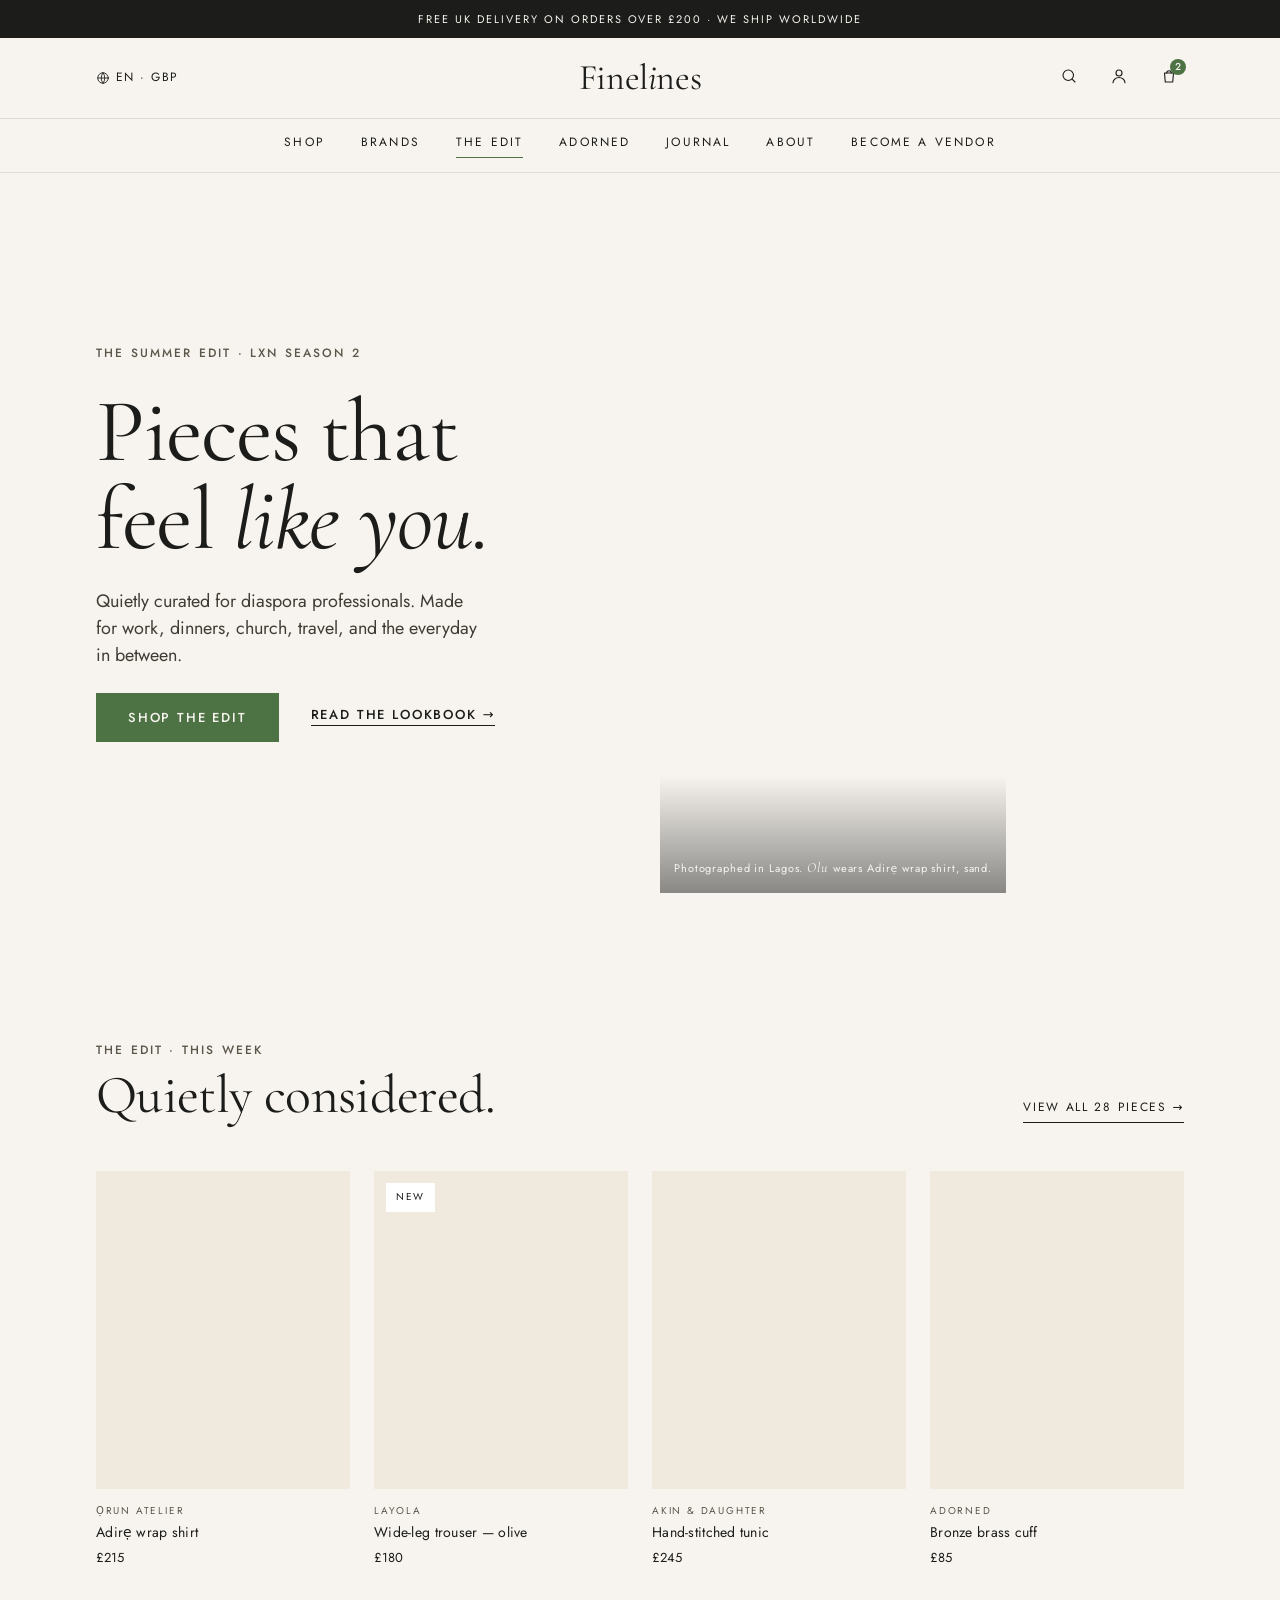
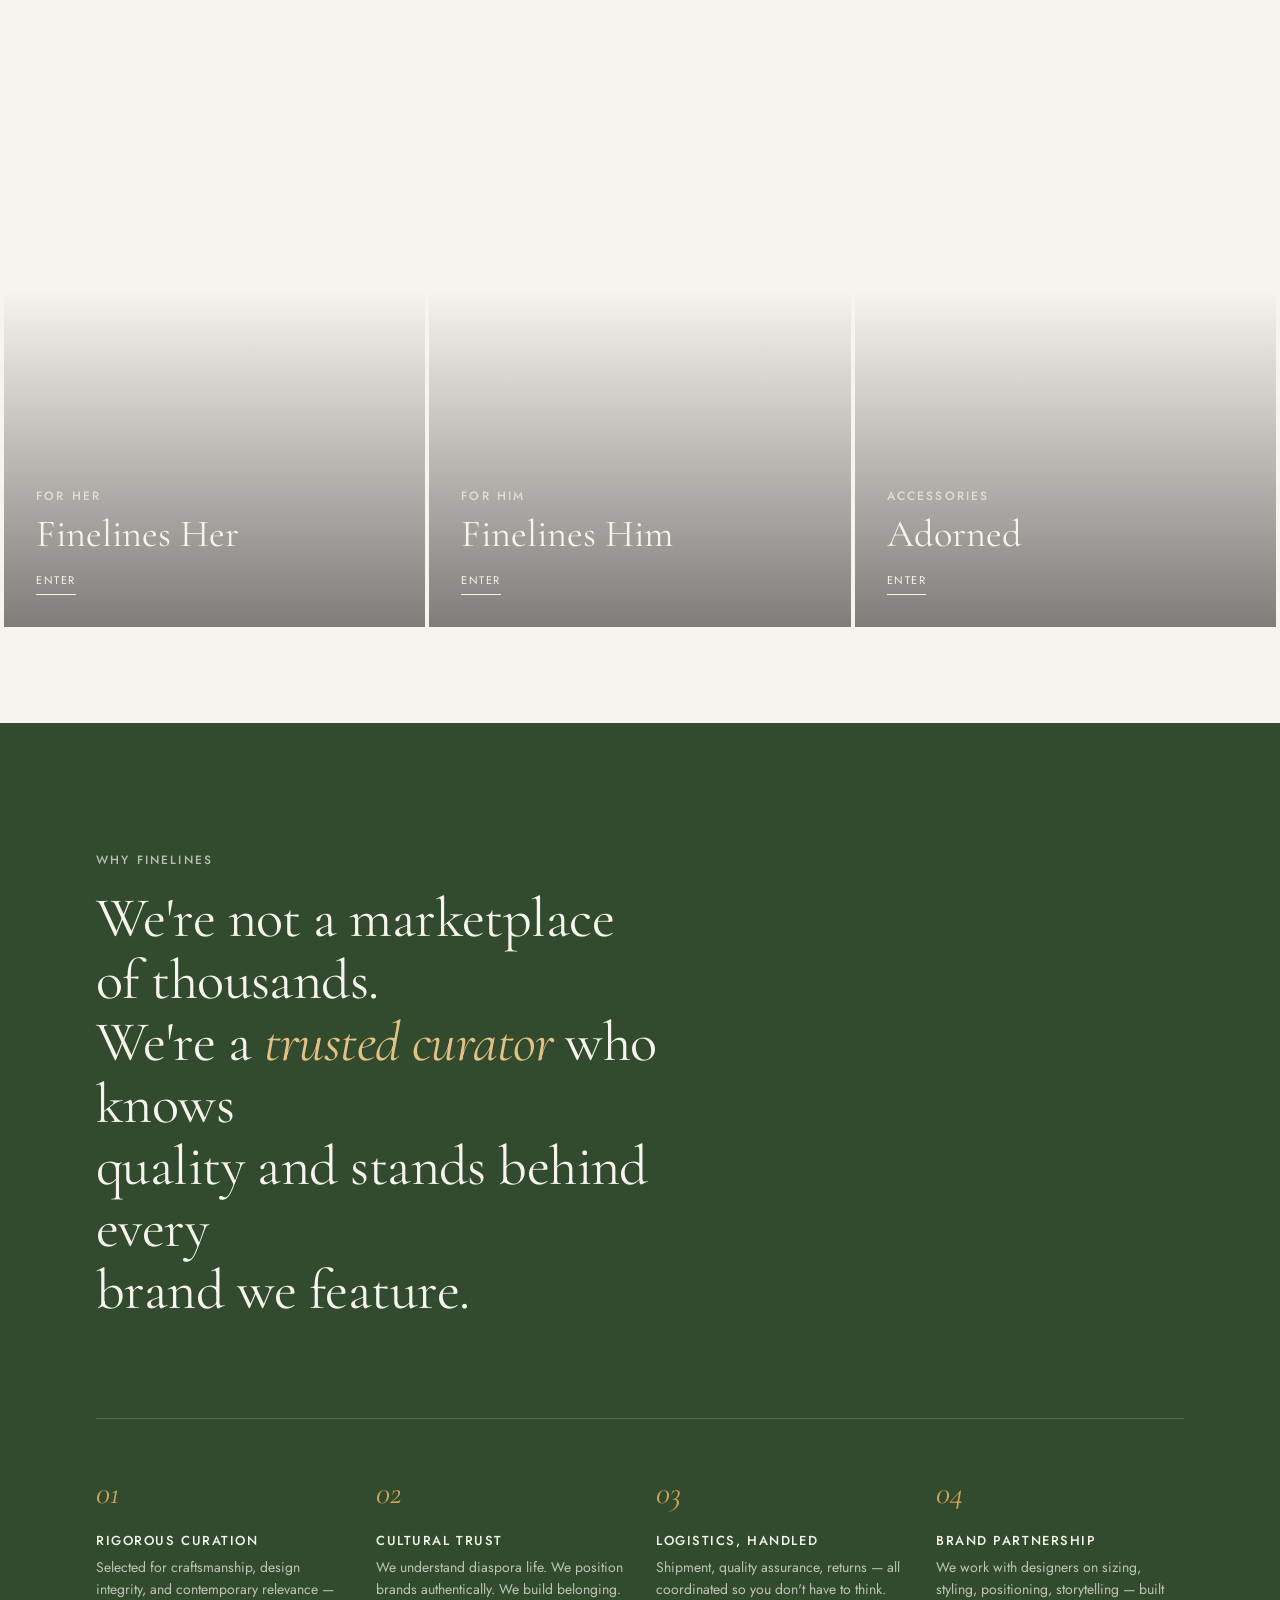
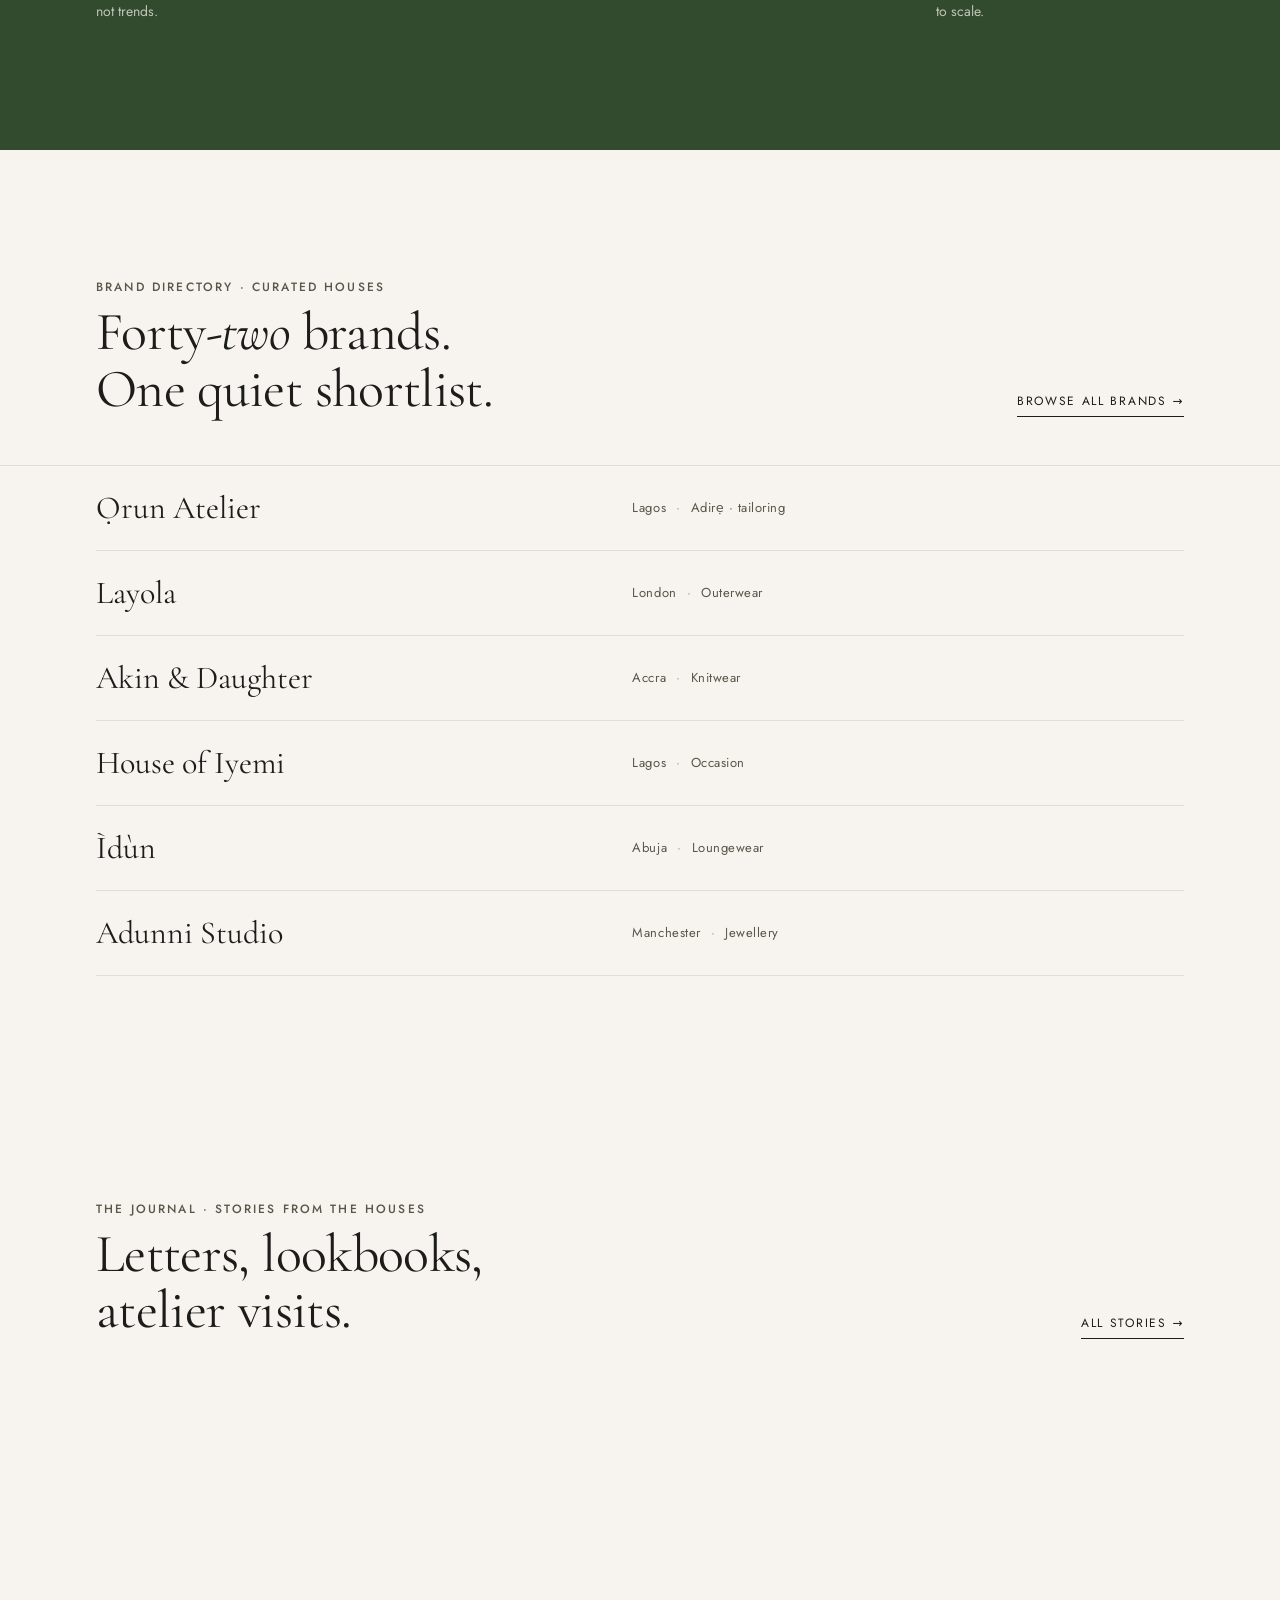
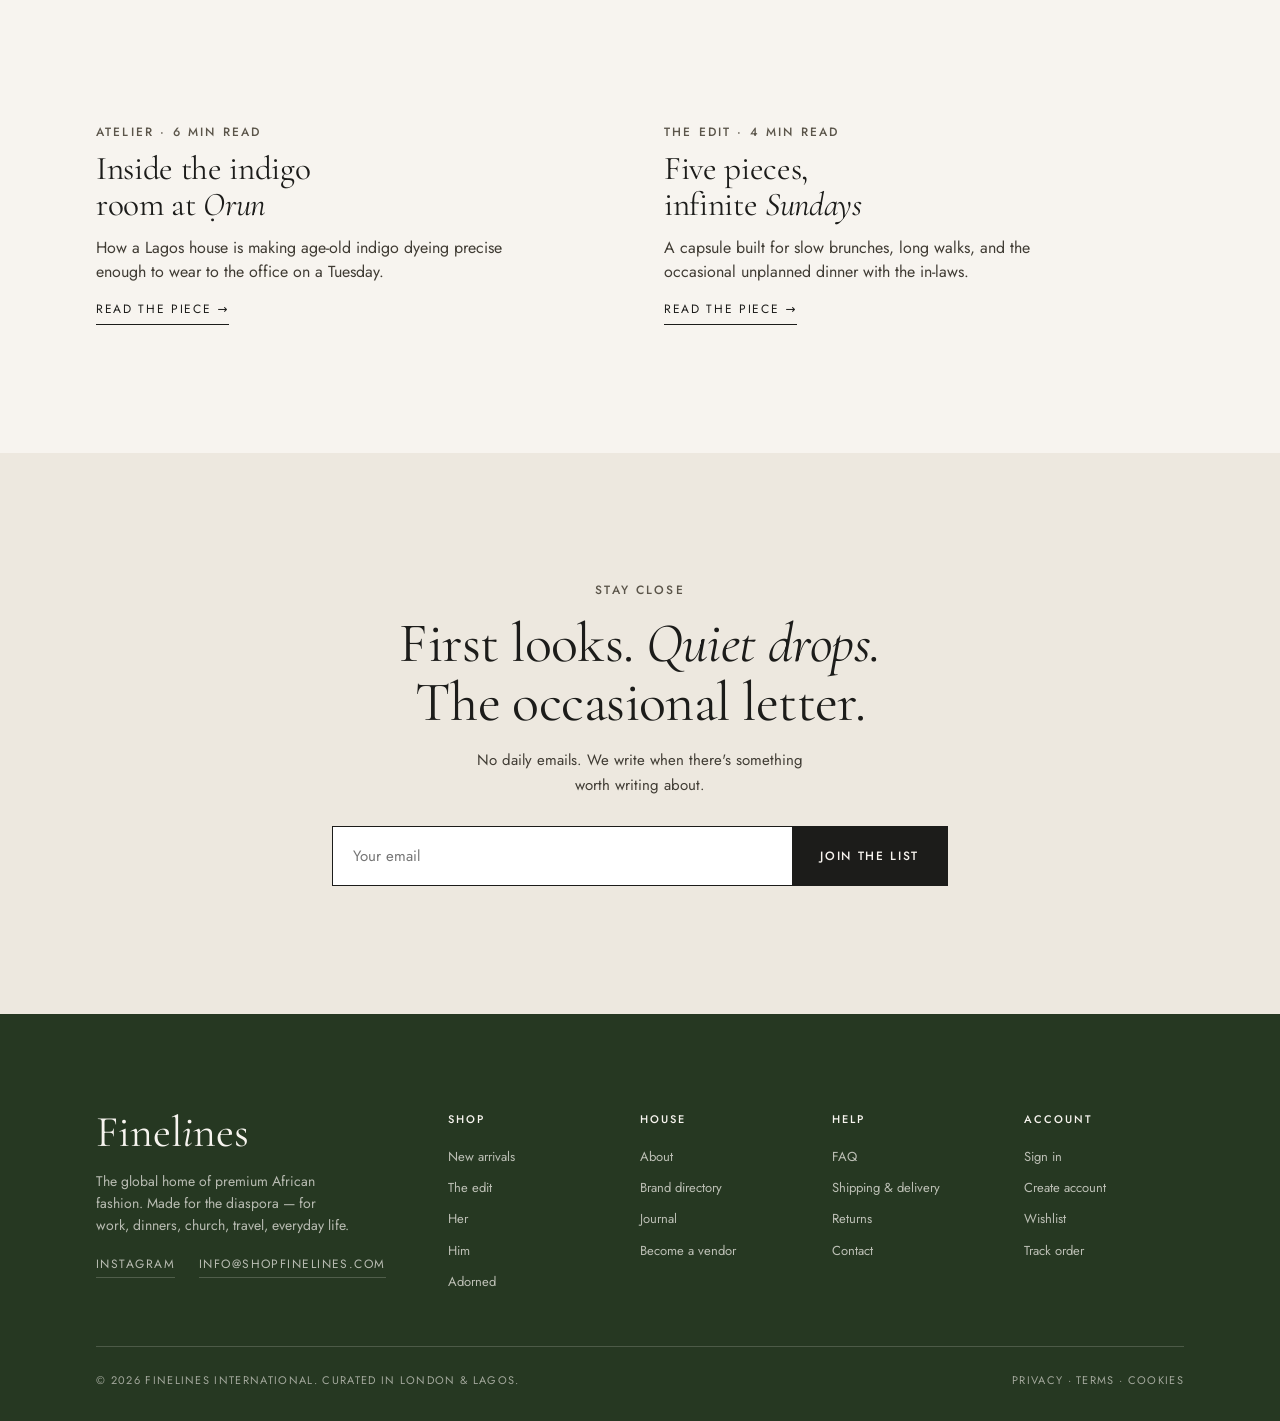
==== commit 298b9c85: "Replace Babel/React with pure HTML — instant load, no CDN dependency" ====
--- a/index.html
+++ b/index.html
@@ -5,427 +5,353 @@
   <meta name="viewport" content="width=device-width, initial-scale=1">
   <title>Finelines — Premium African fashion, made for everyday.</title>
   <meta name="description" content="Finelines is a curated platform for premium African fashion brands, built for the diaspora professional.">
-
   <link rel="icon" type="image/svg+xml" href="assets/logo-monogram-finelines.svg">
   <link rel="stylesheet" href="colors_and_type.css">
   <link rel="stylesheet" href="homepage.css">
-
-  <script src="https://unpkg.com/react@18.3.1/umd/react.development.js" integrity="sha384-hD6/rw4ppMLGNu3tX5cjIb+uRZ7UkRJ6BPkLpg4hAu/6onKUg4lLsHAs9EBPT82L" crossorigin="anonymous"></script>
-  <script src="https://unpkg.com/react-dom@18.3.1/umd/react-dom.development.js" integrity="sha384-u6aeetuaXnQ38mYT8rp6sbXaQe3NL9t+IBXmnYxwkUI2Hw4bsp2Wvmx4yRQF1uAm" crossorigin="anonymous"></script>
-  <script src="https://unpkg.com/@babel/standalone@7.29.0/babel.min.js" integrity="sha384-m08KidiNqLdpJqLq95G/LEi8Qvjl/xUYll3QILypMoQ65QorJ9Lvtp2RXYGBFj1y" crossorigin="anonymous"></script>
 </head>
 <body>
-  <div id="app"></div>
-
-  <script type="text/babel">
-    const { useState, useEffect } = React;
-
-    // ─── Image map (swap Unsplash placeholders for real photography at launch) ───
-    const IMG = {
-      hero:  "https://images.unsplash.com/photo-1531123897727-8f129e1688ce?w=1600&q=80",
-      img1:  "https://images.unsplash.com/photo-1571513722275-4b41940f54b8?w=900&q=75",
-      img2:  "https://images.unsplash.com/photo-1554412933-514a83d2f3c8?w=900&q=75",
-      img3:  "https://images.unsplash.com/photo-1581338834647-b0fb40704e21?w=900&q=75",
-      img4:  "https://images.unsplash.com/photo-1492447166138-50c3889fccb1?w=900&q=75",
-      img5:  "https://images.unsplash.com/photo-1569466896818-335b1bedfcce?w=900&q=75",
-      img6:  "https://images.unsplash.com/photo-1591348278863-a8fb3887e2aa?w=900&q=75",
-      img7:  "https://images.unsplash.com/photo-1605812860427-4024433a70fd?w=900&q=75",
-      imgJ1: "https://images.unsplash.com/photo-1611601322175-ef8ec8c85f01?w=1100&q=75",
-      imgJ2: "https://images.unsplash.com/photo-1517677208171-0bc6725a3e60?w=1100&q=75",
-    };
-
-    // ─── Inline SVG icons (Lucide-compatible, 24×24, 1.5px stroke) ─────────────
-    const Icon = ({ size = 18, children }) => (
-      <svg width={size} height={size} viewBox="0 0 24 24" fill="none"
-           stroke="currentColor" strokeWidth="1.5" strokeLinecap="round" strokeLinejoin="round">
-        {children}
-      </svg>
-    );
-    const IconSearch = (p) => <Icon {...p}><circle cx="11" cy="11" r="7"/><path d="m20 20-3.5-3.5"/></Icon>;
-    const IconUser   = (p) => <Icon {...p}><circle cx="12" cy="8" r="4"/><path d="M4 21c0-4 4-7 8-7s8 3 8 7"/></Icon>;
-    const IconBag    = (p) => <Icon {...p}><path d="M6 8h12l-1 12H7Z"/><path d="M9 8a3 3 0 0 1 6 0"/></Icon>;
-    const IconGlobe  = (p) => <Icon {...p}><circle cx="12" cy="12" r="9"/><path d="M3 12h18"/><path d="M12 3a14 14 0 0 1 0 18M12 3a14 14 0 0 0 0 18"/></Icon>;
-    const IconMenu   = (p) => <Icon {...p}><path d="M3 6h18M3 12h18M3 18h18"/></Icon>;
-
-    // ─── HEADER ─────────────────────────────────────────────────────────────────
-    const SUBNAV = ["Shop", "Brands", "The edit", "Adorned", "Journal", "About", "Become a vendor"];
-
-    function Header({ activeNav = "The edit", cartCount = 0 }) {
-      const [scrolled, setScrolled] = useState(false);
-      useEffect(() => {
-        const onScroll = () => setScrolled(window.scrollY > 80);
-        window.addEventListener("scroll", onScroll, { passive: true });
-        return () => window.removeEventListener("scroll", onScroll);
-      }, []);
-
-      return (
-        <header className={"fl-header" + (scrolled ? " is-condensed" : "")}>
-          <div className="fl-announcement">
-            Free UK delivery on orders over £200 · We ship worldwide
-          </div>
-          <div className="fl-nav">
-            <div className="fl-nav-left">
-              <button className="fl-icon-btn fl-nav-burger" aria-label="Menu"><IconMenu /></button>
-              <a className="fl-nav-link"><IconGlobe size={14} /> <span>EN · GBP</span></a>
-            </div>
-            <a className="fl-wordmark" href="#" aria-label="Finelines home">Finel<em>i</em>nes</a>
-            <div className="fl-nav-right">
-              <button className="fl-icon-btn" aria-label="Search"><IconSearch /></button>
-              <button className="fl-icon-btn" aria-label="Account"><IconUser /></button>
-              <button className="fl-icon-btn fl-cart-btn" aria-label="Bag">
-                <IconBag />
-                {cartCount > 0 && <span className="fl-cart-badge">{cartCount}</span>}
-              </button>
-            </div>
-          </div>
-          <nav className="fl-subnav">
-            {SUBNAV.map((label) => (
-              <a key={label} href="#" className={"fl-subnav-link" + (label === activeNav ? " is-active" : "")}>
-                {label}
-              </a>
-            ))}
-          </nav>
-        </header>
-      );
-    }
-
-    // ─── HERO ────────────────────────────────────────────────────────────────────
-    function Hero() {
-      return (
-        <section className="fl-hero">
-          <div className="fl-hero-text">
-            <div className="eyebrow">The summer edit · LXN season 2</div>
-            <h1 className="fl-hero-title">
-              Pieces that feel <em>like you.</em>
-            </h1>
-            <p className="fl-hero-body">
-              Quietly curated for diaspora professionals. Made for work, dinners, church, travel, and the everyday in between.
-            </p>
-            <div className="fl-hero-ctas">
-              <button className="fl-btn fl-btn-primary">Shop the edit</button>
-              <a href="#" className="fl-btn fl-btn-link">Read the lookbook →</a>
-            </div>
-          </div>
-          <div className="fl-hero-image" style={{ backgroundImage: `url(${IMG.hero})` }}>
-            <div className="fl-hero-caption">
-              Photographed in Lagos. <em>Olu</em> wears Adirẹ wrap shirt, sand.
-            </div>
-          </div>
-        </section>
-      );
-    }
-
-    // ─── PRODUCT CARD ────────────────────────────────────────────────────────────
-    function ProductCard({ title, brand, price, image, hoverImage, badge }) {
-      return (
-        <article className="fl-card">
-          <div className="fl-card-img">
-            <div className="fl-img-a" style={{ backgroundImage: `url(${image})` }} />
-            {hoverImage && <div className="fl-img-b" style={{ backgroundImage: `url(${hoverImage})` }} />}
-            {badge && <span className="fl-card-badge">{badge}</span>}
-            <button className="fl-card-quick" aria-label="Quick add">+</button>
-          </div>
-          <div className="fl-card-meta">
-            <div className="fl-card-brand">{brand}</div>
-            <div className="fl-card-title">{title}</div>
-          </div>
-          <div className="fl-card-price">£{price}</div>
-        </article>
-      );
-    }
-
-    // ─── EDIT GRID ───────────────────────────────────────────────────────────────
-    const PRODUCTS = [
-      { title: "Adirẹ wrap shirt",        brand: "Ọrun Atelier",    price: "215", image: IMG.img1, hoverImage: IMG.img2 },
-      { title: "Wide-leg trouser — olive", brand: "Layola",          price: "180", image: IMG.img3, hoverImage: IMG.img4, badge: "New" },
-      { title: "Hand-stitched tunic",      brand: "Akin & Daughter", price: "245", image: IMG.hero, hoverImage: IMG.img5 },
-      { title: "Bronze brass cuff",        brand: "Adorned",         price: "85",  image: IMG.img6, hoverImage: IMG.img7 },
-    ];
-
-    function EditGrid() {
-      return (
-        <section className="fl-edit">
-          <div className="fl-section-head">
-            <div className="eyebrow">The edit · this week</div>
-            <h2 className="fl-section-title">Quietly considered.</h2>
-            <a href="#" className="fl-section-link">View all 28 pieces →</a>
-          </div>
-          <div className="fl-edit-grid">
-            {PRODUCTS.map((p, i) => <ProductCard key={i} {...p} />)}
-          </div>
-        </section>
-      );
-    }
-
-    // ─── CATEGORY TILES ──────────────────────────────────────────────────────────
-    function CategoryTile({ label, eyebrow, image }) {
-      return (
-        <a href="#" className="fl-tile">
-          <div className="fl-tile-img" style={{ backgroundImage: `url(${image})` }} />
-          <div className="fl-tile-overlay">
-            <div className="eyebrow fl-tile-eyebrow">{eyebrow}</div>
-            <div className="fl-tile-label">{label}</div>
-            <span className="fl-tile-cta">Enter</span>
-          </div>
-        </a>
-      );
-    }
-
-    function CategoryTiles() {
-      return (
-        <section className="fl-tiles">
-          <CategoryTile eyebrow="For her"     label="Finelines Her" image={IMG.img1} />
-          <CategoryTile eyebrow="For him"     label="Finelines Him" image={IMG.img4} />
-          <CategoryTile eyebrow="Accessories" label="Adorned"       image={IMG.img6} />
-        </section>
-      );
-    }
-
-    // ─── ABOUT ───────────────────────────────────────────────────────────────────
-    function About() {
-      return (
-        <section className="fl-about">
-          <div className="fl-about-inner">
-            <div className="eyebrow fl-about-eyebrow">Why Finelines</div>
-            <h2 className="fl-about-title">
-              We're not a marketplace of thousands.<br />
-              We're a <em>trusted curator</em> who knows<br />
-              quality and stands behind every<br />
-              brand we feature.
-            </h2>
-            <div className="fl-about-cols">
-              <div>
-                <div className="fl-pillar-num">01</div>
-                <h4 className="fl-pillar-h">Rigorous curation</h4>
-                <p>Selected for craftsmanship, design integrity, and contemporary relevance — not trends.</p>
-              </div>
-              <div>
-                <div className="fl-pillar-num">02</div>
-                <h4 className="fl-pillar-h">Cultural trust</h4>
-                <p>We understand diaspora life. We position brands authentically. We build belonging.</p>
-              </div>
-              <div>
-                <div className="fl-pillar-num">03</div>
-                <h4 className="fl-pillar-h">Logistics, handled</h4>
-                <p>Shipment, quality assurance, returns — all coordinated so you don't have to think.</p>
-              </div>
-              <div>
-                <div className="fl-pillar-num">04</div>
-                <h4 className="fl-pillar-h">Brand partnership</h4>
-                <p>We work with designers on sizing, styling, positioning, storytelling — built to scale.</p>
-              </div>
-            </div>
-          </div>
-        </section>
-      );
-    }
-
-    // ─── BRAND DIRECTORY ─────────────────────────────────────────────────────────
-    const BRANDS = [
-      { name: "Ọrun Atelier",    city: "Lagos",      focus: "Adirẹ · tailoring" },
-      { name: "Layola",          city: "London",     focus: "Outerwear" },
-      { name: "Akin & Daughter", city: "Accra",      focus: "Knitwear" },
-      { name: "House of Iyemi",  city: "Lagos",      focus: "Occasion" },
-      { name: "Ìdùn",            city: "Abuja",      focus: "Loungewear" },
-      { name: "Adunni Studio",   city: "Manchester", focus: "Jewellery" },
-    ];
-
-    function BrandDirectory() {
-      return (
-        <section className="fl-brands">
-          <div className="fl-section-head">
-            <div className="eyebrow">Brand directory · curated houses</div>
-            <h2 className="fl-section-title">Forty<em>-two</em> brands. One quiet shortlist.</h2>
-            <a href="#" className="fl-section-link">Browse all brands →</a>
-          </div>
-          <div className="fl-brands-grid">
-            {BRANDS.map((b) => (
-              <a key={b.name} href="#" className="fl-brand-row">
-                <div className="fl-brand-name">{b.name}</div>
-                <div className="fl-brand-meta">
-                  <span>{b.city}</span>
-                  <span className="fl-brand-dot">·</span>
-                  <span>{b.focus}</span>
-                </div>
-                <div className="fl-brand-arrow">→</div>
-              </a>
-            ))}
-          </div>
-        </section>
-      );
-    }
-
-    // ─── JOURNAL ─────────────────────────────────────────────────────────────────
-    function JournalCard({ eyebrow, title, accent, dek, readMin, image }) {
-      return (
-        <article className="fl-journal-card">
-          <div className="fl-journal-img" style={{ backgroundImage: `url(${image})` }} />
-          <div className="eyebrow fl-journal-eyebrow">{eyebrow} · {readMin} min read</div>
-          <h3 className="fl-journal-title">{title} <em>{accent}</em></h3>
-          <p className="fl-journal-dek">{dek}</p>
-          <a href="#" className="fl-journal-read">Read the piece →</a>
-        </article>
-      );
-    }
-
-    function Journal() {
-      return (
-        <section className="fl-journal">
-          <div className="fl-section-head">
-            <div className="eyebrow">The journal · stories from the houses</div>
-            <h2 className="fl-section-title">Letters, lookbooks, atelier visits.</h2>
-            <a href="#" className="fl-section-link">All stories →</a>
-          </div>
-          <div className="fl-journal-grid">
-            <JournalCard
-              eyebrow="Atelier"
-              title="Inside the indigo room at"
-              accent="Ọrun"
-              dek="How a Lagos house is making age-old indigo dyeing precise enough to wear to the office on a Tuesday."
-              readMin="6"
-              image={IMG.imgJ1}
-            />
-            <JournalCard
-              eyebrow="The edit"
-              title="Five pieces, infinite"
-              accent="Sundays"
-              dek="A capsule built for slow brunches, long walks, and the occasional unplanned dinner with the in-laws."
-              readMin="4"
-              image={IMG.imgJ2}
-            />
-          </div>
-        </section>
-      );
-    }
-
-    // ─── NEWSLETTER ──────────────────────────────────────────────────────────────
-    function Newsletter() {
-      const [email, setEmail] = useState("");
-      const [submitted, setSubmitted] = useState(false);
-
-      const submit = (e) => {
-        e.preventDefault();
-        if (!email.trim()) return;
-        setSubmitted(true);
-      };
-
-      return (
-        <section className="fl-newsletter">
-          <div className="fl-newsletter-inner">
-            <div className="eyebrow">Stay close</div>
-            <h2 className="fl-newsletter-title">
-              First looks. <em>Quiet drops.</em><br />
-              The occasional letter.
-            </h2>
-            <p className="fl-newsletter-dek">
-              No daily emails. We write when there's something worth writing about.
-            </p>
-            {!submitted ? (
-              <form className="fl-newsletter-form" onSubmit={submit}>
-                <input
-                  type="email"
-                  placeholder="Your email"
-                  value={email}
-                  onChange={(e) => setEmail(e.target.value)}
-                  aria-label="Email address"
-                  required
-                />
-                <button type="submit">Join the list</button>
-              </form>
-            ) : (
-              <div className="fl-newsletter-thanks">
-                <span>✓</span> You're on the list. Watch your inbox for the first letter.
-              </div>
-            )}
-          </div>
-        </section>
-      );
-    }
-
-    // ─── FOOTER ──────────────────────────────────────────────────────────────────
-    function Footer() {
-      return (
-        <footer className="fl-footer">
-          <div className="fl-footer-inner">
-            <div className="fl-footer-grid">
-              <div className="fl-footer-brand">
-                <div className="fl-footer-wordmark">Finel<em>i</em>nes</div>
-                <p>The global home of premium African fashion. Made for the diaspora — for work, dinners, church, travel, everyday life.</p>
-                <div className="fl-footer-social">
-                  <a href="https://instagram.com/finelines_uk" target="_blank" rel="noopener">Instagram</a>
-                  <a href="mailto:info@shopfinelines.com">info@shopfinelines.com</a>
-                </div>
-              </div>
-              <div>
-                <h5>Shop</h5>
-                <ul>
-                  <li><a href="#">New arrivals</a></li>
-                  <li><a href="#">The edit</a></li>
-                  <li><a href="#">Her</a></li>
-                  <li><a href="#">Him</a></li>
-                  <li><a href="#">Adorned</a></li>
-                </ul>
-              </div>
-              <div>
-                <h5>House</h5>
-                <ul>
-                  <li><a href="#">About</a></li>
-                  <li><a href="#">Brand directory</a></li>
-                  <li><a href="#">Journal</a></li>
-                  <li><a href="#">Become a vendor</a></li>
-                </ul>
-              </div>
-              <div>
-                <h5>Help</h5>
-                <ul>
-                  <li><a href="#">FAQ</a></li>
-                  <li><a href="#">Shipping &amp; delivery</a></li>
-                  <li><a href="#">Returns</a></li>
-                  <li><a href="#">Contact</a></li>
-                </ul>
-              </div>
-              <div>
-                <h5>Account</h5>
-                <ul>
-                  <li><a href="#">Sign in</a></li>
-                  <li><a href="#">Create account</a></li>
-                  <li><a href="#">Wishlist</a></li>
-                  <li><a href="#">Track order</a></li>
-                </ul>
-              </div>
-            </div>
-            <div className="fl-footer-legal">
-              <span>© 2026 Finelines International. Curated in London &amp; Lagos.</span>
-              <span>
-                <a href="#">Privacy</a> · <a href="#">Terms</a> · <a href="#">Cookies</a>
-              </span>
-            </div>
-          </div>
-        </footer>
-      );
-    }
-
-    // ─── APP ─────────────────────────────────────────────────────────────────────
-    function App() {
-      const [cartCount] = useState(2);
-      return (
-        <>
-          <Header activeNav="The edit" cartCount={cartCount} />
-          <main>
-            <Hero />
-            <EditGrid />
-            <CategoryTiles />
-            <About />
-            <BrandDirectory />
-            <Journal />
-            <Newsletter />
-          </main>
-          <Footer />
-        </>
-      );
-    }
-
-    ReactDOM.createRoot(document.getElementById("app")).render(<App />);
-  </script>
+
+<!-- HEADER -->
+<header class="fl-header" id="site-header">
+  <div class="fl-announcement">Free UK delivery on orders over £200 · We ship worldwide</div>
+  <div class="fl-nav">
+    <div class="fl-nav-left">
+      <button class="fl-icon-btn fl-nav-burger" aria-label="Menu">
+        <svg width="18" height="18" viewBox="0 0 24 24" fill="none" stroke="currentColor" stroke-width="1.5" stroke-linecap="round" stroke-linejoin="round"><path d="M3 6h18M3 12h18M3 18h18"/></svg>
+      </button>
+      <a class="fl-nav-link">
+        <svg width="14" height="14" viewBox="0 0 24 24" fill="none" stroke="currentColor" stroke-width="1.5" stroke-linecap="round" stroke-linejoin="round"><circle cx="12" cy="12" r="9"/><path d="M3 12h18"/><path d="M12 3a14 14 0 0 1 0 18M12 3a14 14 0 0 0 0 18"/></svg>
+        <span>EN · GBP</span>
+      </a>
+    </div>
+    <a class="fl-wordmark" href="#" aria-label="Finelines home">Finel<em>i</em>nes</a>
+    <div class="fl-nav-right">
+      <button class="fl-icon-btn" aria-label="Search">
+        <svg width="18" height="18" viewBox="0 0 24 24" fill="none" stroke="currentColor" stroke-width="1.5" stroke-linecap="round" stroke-linejoin="round"><circle cx="11" cy="11" r="7"/><path d="m20 20-3.5-3.5"/></svg>
+      </button>
+      <button class="fl-icon-btn" aria-label="Account">
+        <svg width="18" height="18" viewBox="0 0 24 24" fill="none" stroke="currentColor" stroke-width="1.5" stroke-linecap="round" stroke-linejoin="round"><circle cx="12" cy="8" r="4"/><path d="M4 21c0-4 4-7 8-7s8 3 8 7"/></svg>
+      </button>
+      <button class="fl-icon-btn fl-cart-btn" aria-label="Bag">
+        <svg width="18" height="18" viewBox="0 0 24 24" fill="none" stroke="currentColor" stroke-width="1.5" stroke-linecap="round" stroke-linejoin="round"><path d="M6 8h12l-1 12H7Z"/><path d="M9 8a3 3 0 0 1 6 0"/></svg>
+        <span class="fl-cart-badge">2</span>
+      </button>
+    </div>
+  </div>
+  <nav class="fl-subnav">
+    <a href="#" class="fl-subnav-link">Shop</a>
+    <a href="#" class="fl-subnav-link">Brands</a>
+    <a href="#" class="fl-subnav-link is-active">The edit</a>
+    <a href="#" class="fl-subnav-link">Adorned</a>
+    <a href="#" class="fl-subnav-link">Journal</a>
+    <a href="#" class="fl-subnav-link">About</a>
+    <a href="#" class="fl-subnav-link">Become a vendor</a>
+  </nav>
+</header>
+
+<main>
+
+  <!-- HERO -->
+  <section class="fl-hero">
+    <div class="fl-hero-text">
+      <div class="eyebrow">The summer edit · LXN season 2</div>
+      <h1 class="fl-hero-title">Pieces that feel <em>like you.</em></h1>
+      <p class="fl-hero-body">Quietly curated for diaspora professionals. Made for work, dinners, church, travel, and the everyday in between.</p>
+      <div class="fl-hero-ctas">
+        <button class="fl-btn fl-btn-primary">Shop the edit</button>
+        <a href="#" class="fl-btn fl-btn-link">Read the lookbook →</a>
+      </div>
+    </div>
+    <div class="fl-hero-image" style="background-image:url('https://images.unsplash.com/photo-1531123897727-8f129e1688ce?w=1600&q=80')">
+      <div class="fl-hero-caption">Photographed in Lagos. <em>Olu</em> wears Adirẹ wrap shirt, sand.</div>
+    </div>
+  </section>
+
+  <!-- THE EDIT — product grid -->
+  <section class="fl-edit">
+    <div class="fl-section-head">
+      <div class="eyebrow">The edit · this week</div>
+      <h2 class="fl-section-title">Quietly considered.</h2>
+      <a href="#" class="fl-section-link">View all 28 pieces →</a>
+    </div>
+    <div class="fl-edit-grid">
+
+      <article class="fl-card">
+        <div class="fl-card-img">
+          <div class="fl-img-a" style="background-image:url('https://images.unsplash.com/photo-1571513722275-4b41940f54b8?w=900&q=75')"></div>
+          <div class="fl-img-b" style="background-image:url('https://images.unsplash.com/photo-1554412933-514a83d2f3c8?w=900&q=75')"></div>
+          <button class="fl-card-quick" aria-label="Quick add">+</button>
+        </div>
+        <div class="fl-card-meta">
+          <div class="fl-card-brand">Ọrun Atelier</div>
+          <div class="fl-card-title">Adirẹ wrap shirt</div>
+        </div>
+        <div class="fl-card-price">£215</div>
+      </article>
+
+      <article class="fl-card">
+        <div class="fl-card-img">
+          <div class="fl-img-a" style="background-image:url('https://images.unsplash.com/photo-1581338834647-b0fb40704e21?w=900&q=75')"></div>
+          <div class="fl-img-b" style="background-image:url('https://images.unsplash.com/photo-1492447166138-50c3889fccb1?w=900&q=75')"></div>
+          <span class="fl-card-badge">New</span>
+          <button class="fl-card-quick" aria-label="Quick add">+</button>
+        </div>
+        <div class="fl-card-meta">
+          <div class="fl-card-brand">Layola</div>
+          <div class="fl-card-title">Wide-leg trouser — olive</div>
+        </div>
+        <div class="fl-card-price">£180</div>
+      </article>
+
+      <article class="fl-card">
+        <div class="fl-card-img">
+          <div class="fl-img-a" style="background-image:url('https://images.unsplash.com/photo-1531123897727-8f129e1688ce?w=900&q=75')"></div>
+          <div class="fl-img-b" style="background-image:url('https://images.unsplash.com/photo-1569466896818-335b1bedfcce?w=900&q=75')"></div>
+          <button class="fl-card-quick" aria-label="Quick add">+</button>
+        </div>
+        <div class="fl-card-meta">
+          <div class="fl-card-brand">Akin &amp; Daughter</div>
+          <div class="fl-card-title">Hand-stitched tunic</div>
+        </div>
+        <div class="fl-card-price">£245</div>
+      </article>
+
+      <article class="fl-card">
+        <div class="fl-card-img">
+          <div class="fl-img-a" style="background-image:url('https://images.unsplash.com/photo-1591348278863-a8fb3887e2aa?w=900&q=75')"></div>
+          <div class="fl-img-b" style="background-image:url('https://images.unsplash.com/photo-1605812860427-4024433a70fd?w=900&q=75')"></div>
+          <button class="fl-card-quick" aria-label="Quick add">+</button>
+        </div>
+        <div class="fl-card-meta">
+          <div class="fl-card-brand">Adorned</div>
+          <div class="fl-card-title">Bronze brass cuff</div>
+        </div>
+        <div class="fl-card-price">£85</div>
+      </article>
+
+    </div>
+  </section>
+
+  <!-- CATEGORY TILES -->
+  <section class="fl-tiles">
+    <a href="#" class="fl-tile">
+      <div class="fl-tile-img" style="background-image:url('https://images.unsplash.com/photo-1571513722275-4b41940f54b8?w=900&q=75')"></div>
+      <div class="fl-tile-overlay">
+        <div class="eyebrow fl-tile-eyebrow">For her</div>
+        <div class="fl-tile-label">Finelines Her</div>
+        <span class="fl-tile-cta">Enter</span>
+      </div>
+    </a>
+    <a href="#" class="fl-tile">
+      <div class="fl-tile-img" style="background-image:url('https://images.unsplash.com/photo-1492447166138-50c3889fccb1?w=900&q=75')"></div>
+      <div class="fl-tile-overlay">
+        <div class="eyebrow fl-tile-eyebrow">For him</div>
+        <div class="fl-tile-label">Finelines Him</div>
+        <span class="fl-tile-cta">Enter</span>
+      </div>
+    </a>
+    <a href="#" class="fl-tile">
+      <div class="fl-tile-img" style="background-image:url('https://images.unsplash.com/photo-1591348278863-a8fb3887e2aa?w=900&q=75')"></div>
+      <div class="fl-tile-overlay">
+        <div class="eyebrow fl-tile-eyebrow">Accessories</div>
+        <div class="fl-tile-label">Adorned</div>
+        <span class="fl-tile-cta">Enter</span>
+      </div>
+    </a>
+  </section>
+
+  <!-- ABOUT -->
+  <section class="fl-about">
+    <div class="fl-about-inner">
+      <div class="eyebrow fl-about-eyebrow">Why Finelines</div>
+      <h2 class="fl-about-title">
+        We're not a marketplace of thousands.<br>
+        We're a <em>trusted curator</em> who knows<br>
+        quality and stands behind every<br>
+        brand we feature.
+      </h2>
+      <div class="fl-about-cols">
+        <div>
+          <div class="fl-pillar-num">01</div>
+          <h4 class="fl-pillar-h">Rigorous curation</h4>
+          <p>Selected for craftsmanship, design integrity, and contemporary relevance — not trends.</p>
+        </div>
+        <div>
+          <div class="fl-pillar-num">02</div>
+          <h4 class="fl-pillar-h">Cultural trust</h4>
+          <p>We understand diaspora life. We position brands authentically. We build belonging.</p>
+        </div>
+        <div>
+          <div class="fl-pillar-num">03</div>
+          <h4 class="fl-pillar-h">Logistics, handled</h4>
+          <p>Shipment, quality assurance, returns — all coordinated so you don't have to think.</p>
+        </div>
+        <div>
+          <div class="fl-pillar-num">04</div>
+          <h4 class="fl-pillar-h">Brand partnership</h4>
+          <p>We work with designers on sizing, styling, positioning, storytelling — built to scale.</p>
+        </div>
+      </div>
+    </div>
+  </section>
+
+  <!-- BRAND DIRECTORY -->
+  <section class="fl-brands">
+    <div class="fl-section-head">
+      <div class="eyebrow">Brand directory · curated houses</div>
+      <h2 class="fl-section-title">Forty<em>-two</em> brands. One quiet shortlist.</h2>
+      <a href="#" class="fl-section-link">Browse all brands →</a>
+    </div>
+    <div class="fl-brands-grid">
+      <a href="#" class="fl-brand-row">
+        <div class="fl-brand-name">Ọrun Atelier</div>
+        <div class="fl-brand-meta"><span>Lagos</span><span class="fl-brand-dot">·</span><span>Adirẹ · tailoring</span></div>
+        <div class="fl-brand-arrow">→</div>
+      </a>
+      <a href="#" class="fl-brand-row">
+        <div class="fl-brand-name">Layola</div>
+        <div class="fl-brand-meta"><span>London</span><span class="fl-brand-dot">·</span><span>Outerwear</span></div>
+        <div class="fl-brand-arrow">→</div>
+      </a>
+      <a href="#" class="fl-brand-row">
+        <div class="fl-brand-name">Akin &amp; Daughter</div>
+        <div class="fl-brand-meta"><span>Accra</span><span class="fl-brand-dot">·</span><span>Knitwear</span></div>
+        <div class="fl-brand-arrow">→</div>
+      </a>
+      <a href="#" class="fl-brand-row">
+        <div class="fl-brand-name">House of Iyemi</div>
+        <div class="fl-brand-meta"><span>Lagos</span><span class="fl-brand-dot">·</span><span>Occasion</span></div>
+        <div class="fl-brand-arrow">→</div>
+      </a>
+      <a href="#" class="fl-brand-row">
+        <div class="fl-brand-name">Ìdùn</div>
+        <div class="fl-brand-meta"><span>Abuja</span><span class="fl-brand-dot">·</span><span>Loungewear</span></div>
+        <div class="fl-brand-arrow">→</div>
+      </a>
+      <a href="#" class="fl-brand-row">
+        <div class="fl-brand-name">Adunni Studio</div>
+        <div class="fl-brand-meta"><span>Manchester</span><span class="fl-brand-dot">·</span><span>Jewellery</span></div>
+        <div class="fl-brand-arrow">→</div>
+      </a>
+    </div>
+  </section>
+
+  <!-- JOURNAL -->
+  <section class="fl-journal">
+    <div class="fl-section-head">
+      <div class="eyebrow">The journal · stories from the houses</div>
+      <h2 class="fl-section-title">Letters, lookbooks, atelier visits.</h2>
+      <a href="#" class="fl-section-link">All stories →</a>
+    </div>
+    <div class="fl-journal-grid">
+      <article class="fl-journal-card">
+        <div class="fl-journal-img" style="background-image:url('https://images.unsplash.com/photo-1611601322175-ef8ec8c85f01?w=1100&q=75')"></div>
+        <div class="eyebrow fl-journal-eyebrow">Atelier · 6 min read</div>
+        <h3 class="fl-journal-title">Inside the indigo room at <em>Ọrun</em></h3>
+        <p class="fl-journal-dek">How a Lagos house is making age-old indigo dyeing precise enough to wear to the office on a Tuesday.</p>
+        <a href="#" class="fl-journal-read">Read the piece →</a>
+      </article>
+      <article class="fl-journal-card">
+        <div class="fl-journal-img" style="background-image:url('https://images.unsplash.com/photo-1517677208171-0bc6725a3e60?w=1100&q=75')"></div>
+        <div class="eyebrow fl-journal-eyebrow">The edit · 4 min read</div>
+        <h3 class="fl-journal-title">Five pieces, infinite <em>Sundays</em></h3>
+        <p class="fl-journal-dek">A capsule built for slow brunches, long walks, and the occasional unplanned dinner with the in-laws.</p>
+        <a href="#" class="fl-journal-read">Read the piece →</a>
+      </article>
+    </div>
+  </section>
+
+  <!-- NEWSLETTER -->
+  <section class="fl-newsletter">
+    <div class="fl-newsletter-inner">
+      <div class="eyebrow">Stay close</div>
+      <h2 class="fl-newsletter-title">First looks. <em>Quiet drops.</em><br>The occasional letter.</h2>
+      <p class="fl-newsletter-dek">No daily emails. We write when there's something worth writing about.</p>
+      <form class="fl-newsletter-form" id="newsletter-form">
+        <input type="email" placeholder="Your email" aria-label="Email address" required>
+        <button type="submit">Join the list</button>
+      </form>
+      <div class="fl-newsletter-thanks" id="newsletter-thanks" style="display:none">
+        <span>✓</span> You're on the list. Watch your inbox for the first letter.
+      </div>
+    </div>
+  </section>
+
+</main>
+
+<!-- FOOTER -->
+<footer class="fl-footer">
+  <div class="fl-footer-inner">
+    <div class="fl-footer-grid">
+      <div class="fl-footer-brand">
+        <div class="fl-footer-wordmark">Finel<em>i</em>nes</div>
+        <p>The global home of premium African fashion. Made for the diaspora — for work, dinners, church, travel, everyday life.</p>
+        <div class="fl-footer-social">
+          <a href="https://instagram.com/finelines_uk" target="_blank" rel="noopener">Instagram</a>
+          <a href="mailto:info@shopfinelines.com">info@shopfinelines.com</a>
+        </div>
+      </div>
+      <div>
+        <h5>Shop</h5>
+        <ul>
+          <li><a href="#">New arrivals</a></li>
+          <li><a href="#">The edit</a></li>
+          <li><a href="#">Her</a></li>
+          <li><a href="#">Him</a></li>
+          <li><a href="#">Adorned</a></li>
+        </ul>
+      </div>
+      <div>
+        <h5>House</h5>
+        <ul>
+          <li><a href="#">About</a></li>
+          <li><a href="#">Brand directory</a></li>
+          <li><a href="#">Journal</a></li>
+          <li><a href="#">Become a vendor</a></li>
+        </ul>
+      </div>
+      <div>
+        <h5>Help</h5>
+        <ul>
+          <li><a href="#">FAQ</a></li>
+          <li><a href="#">Shipping &amp; delivery</a></li>
+          <li><a href="#">Returns</a></li>
+          <li><a href="#">Contact</a></li>
+        </ul>
+      </div>
+      <div>
+        <h5>Account</h5>
+        <ul>
+          <li><a href="#">Sign in</a></li>
+          <li><a href="#">Create account</a></li>
+          <li><a href="#">Wishlist</a></li>
+          <li><a href="#">Track order</a></li>
+        </ul>
+      </div>
+    </div>
+    <div class="fl-footer-legal">
+      <span>© 2026 Finelines International. Curated in London &amp; Lagos.</span>
+      <span><a href="#">Privacy</a> · <a href="#">Terms</a> · <a href="#">Cookies</a></span>
+    </div>
+  </div>
+</footer>
+
+<script>
+  // Sticky condensed header
+  const header = document.getElementById('site-header');
+  window.addEventListener('scroll', () => {
+    header.classList.toggle('is-condensed', window.scrollY > 80);
+  }, { passive: true });
+
+  // Newsletter form
+  const form = document.getElementById('newsletter-form');
+  const thanks = document.getElementById('newsletter-thanks');
+  form.addEventListener('submit', (e) => {
+    e.preventDefault();
+    form.style.display = 'none';
+    thanks.style.display = 'inline-flex';
+  });
+</script>
+
 </body>
 </html>
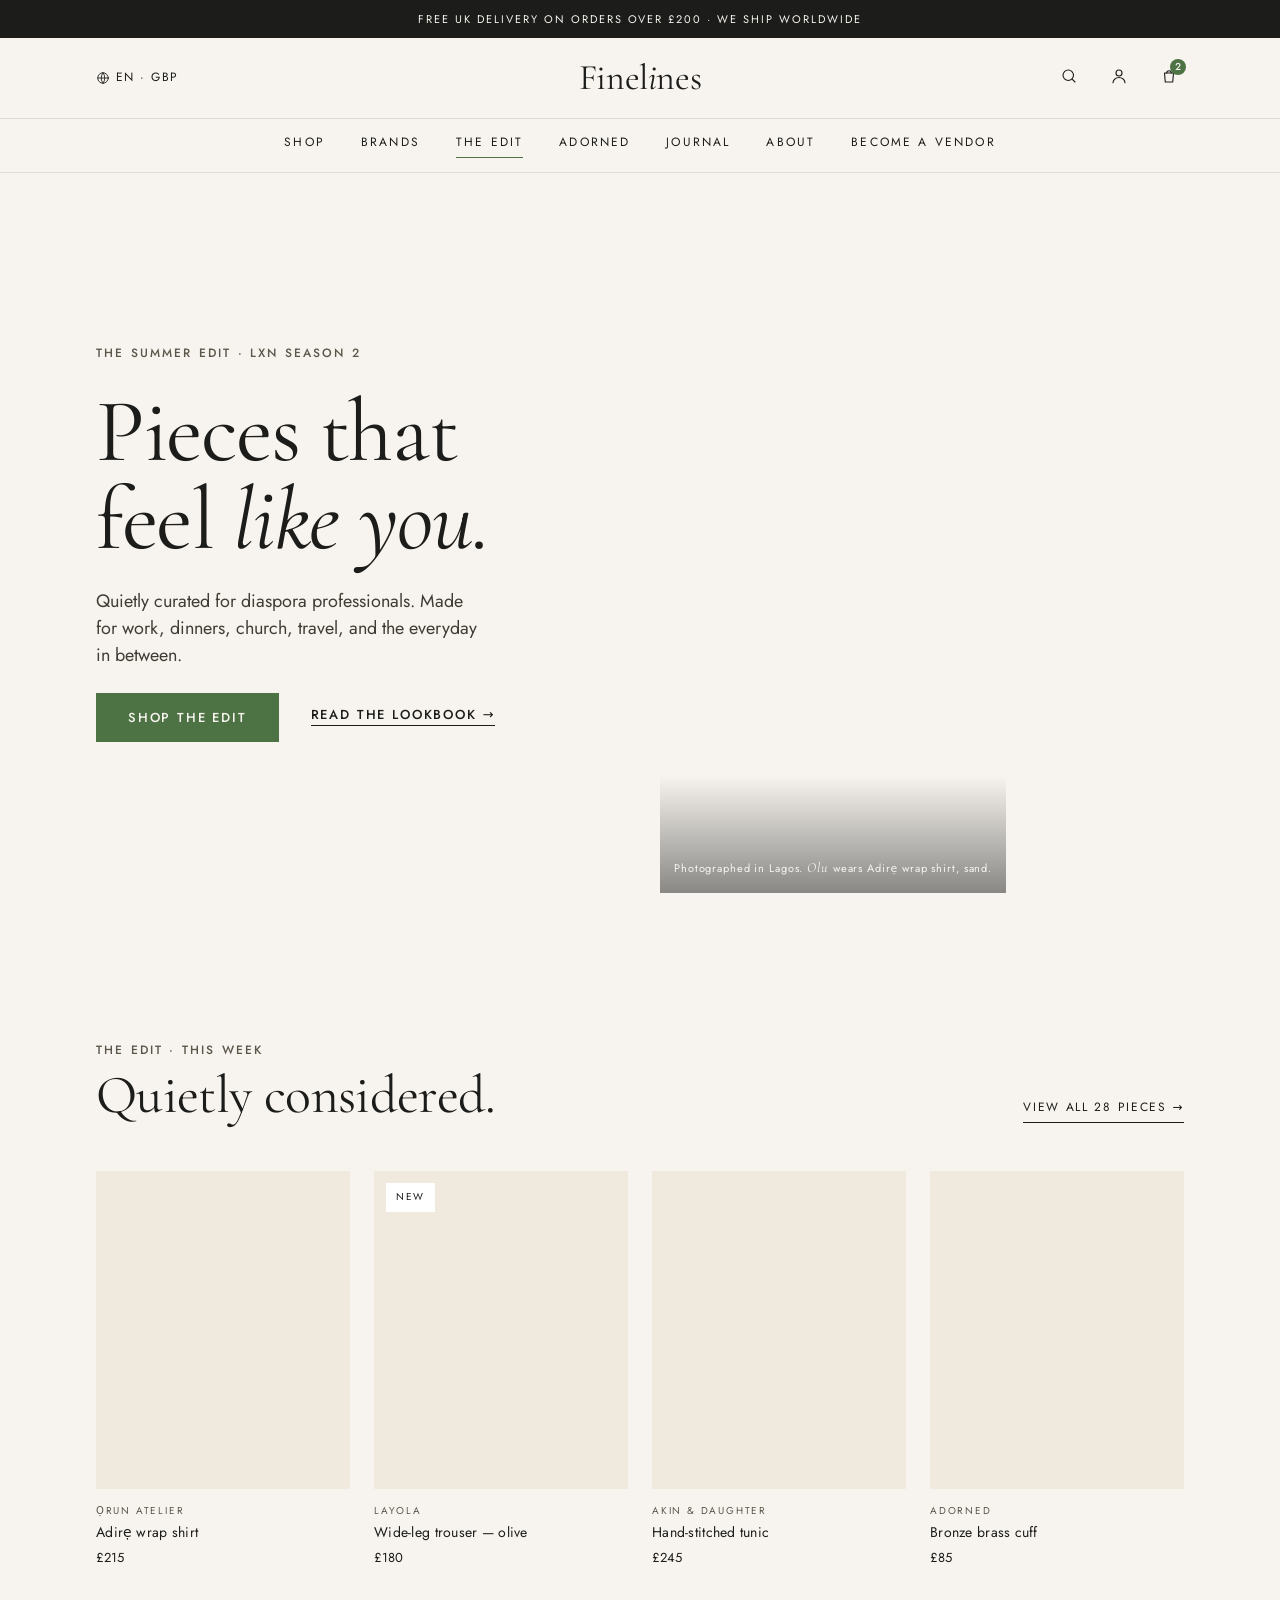
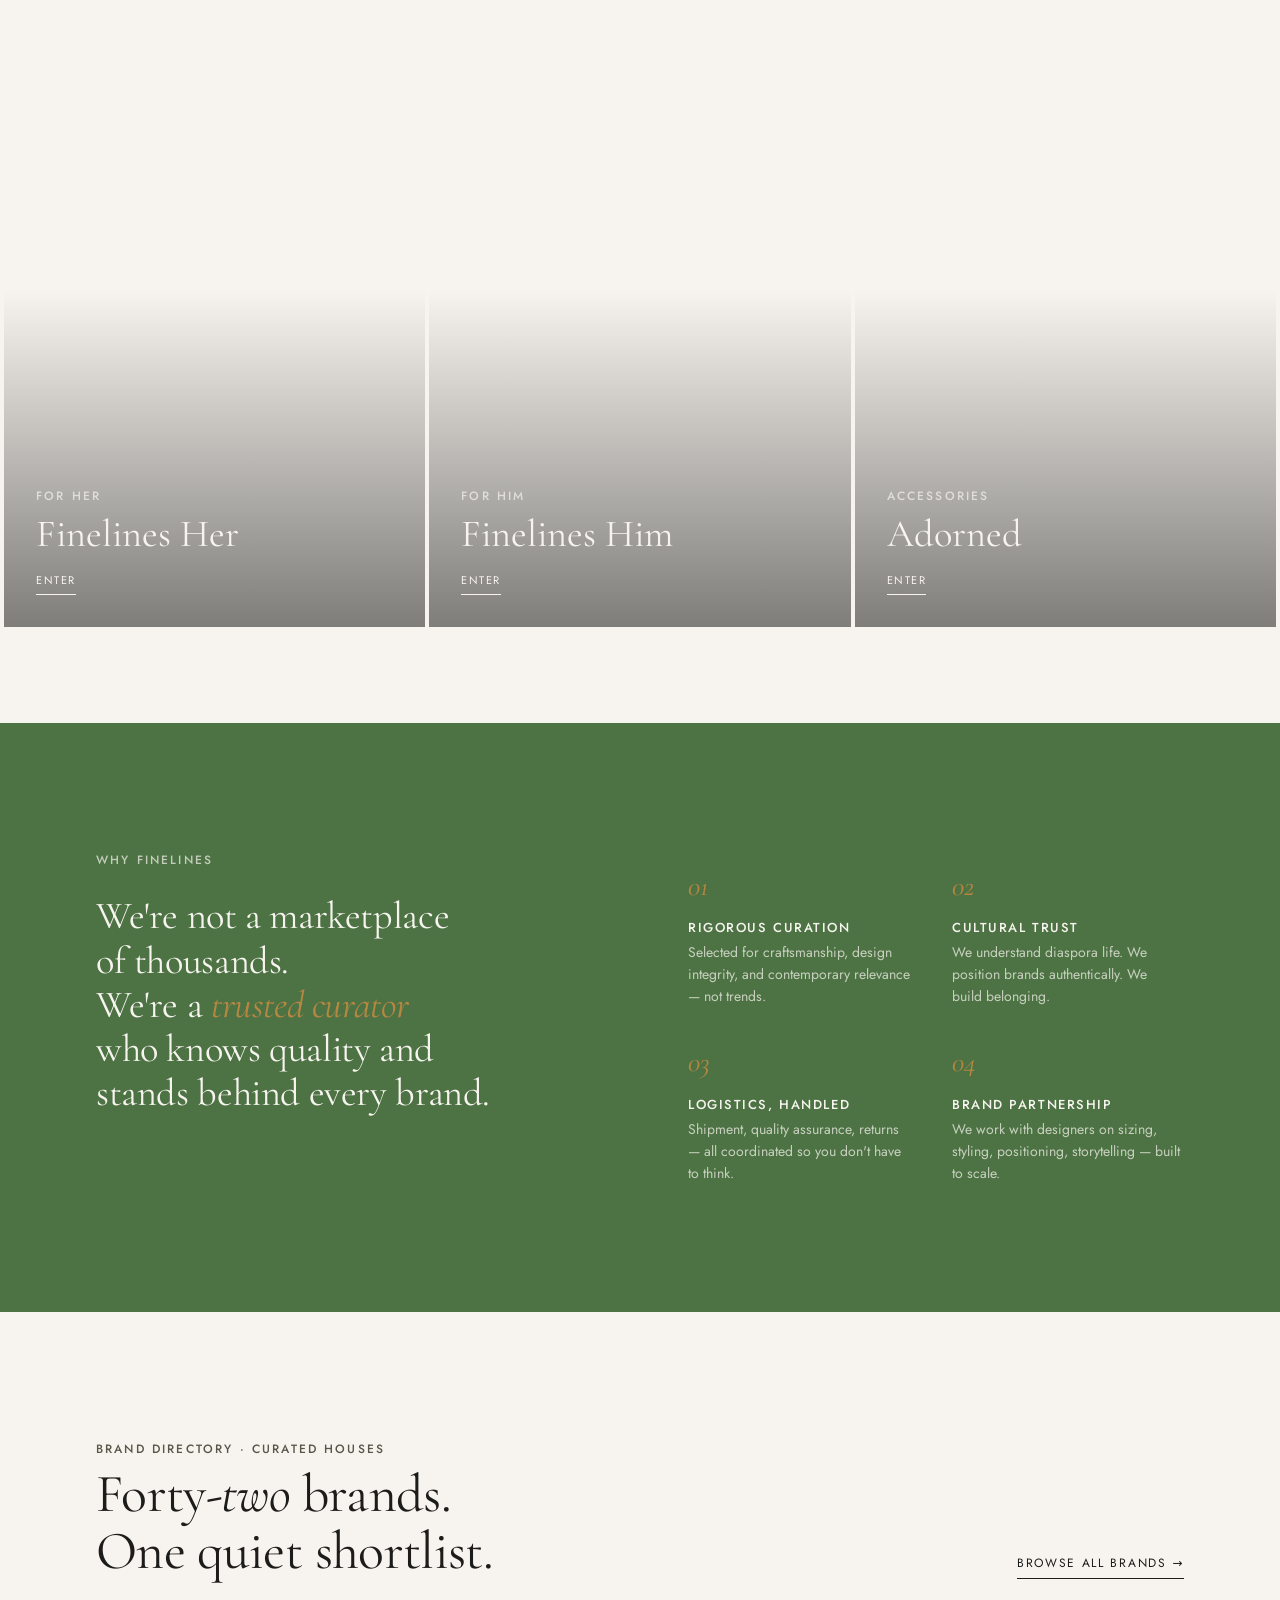
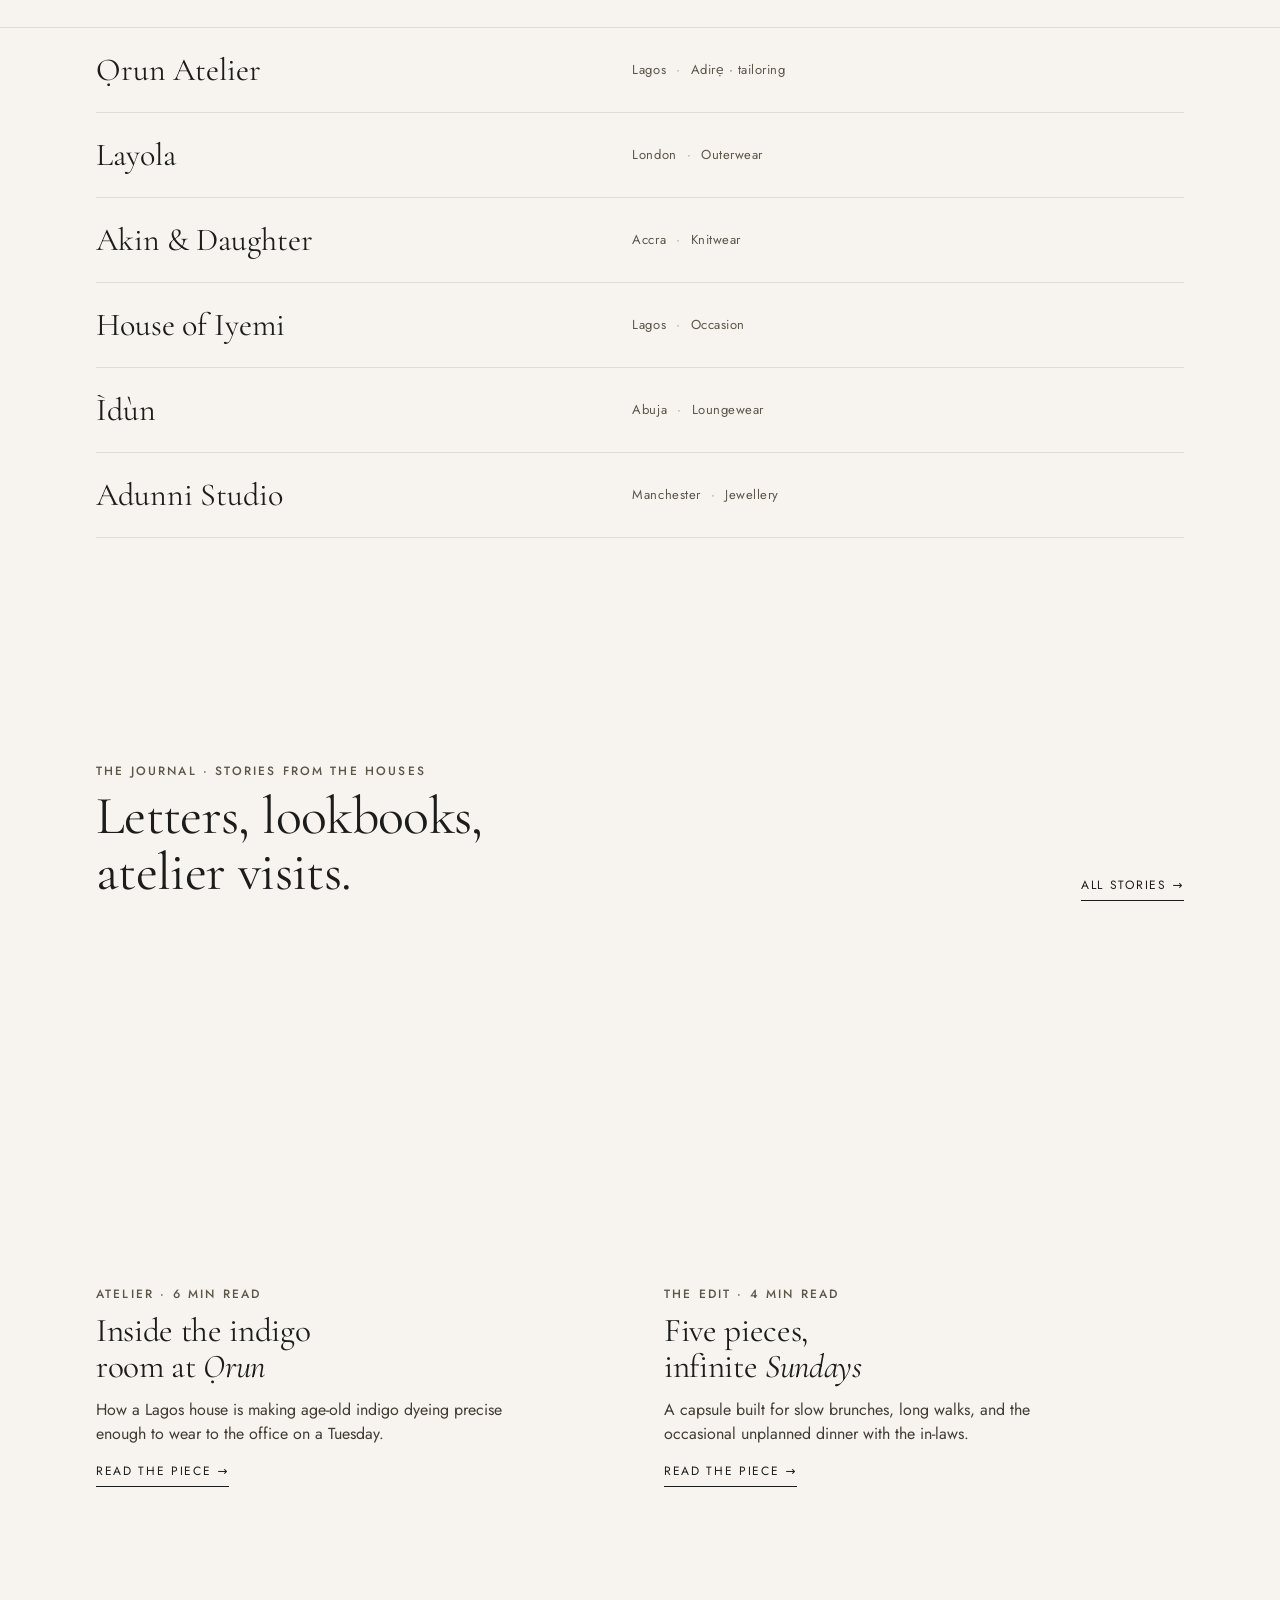
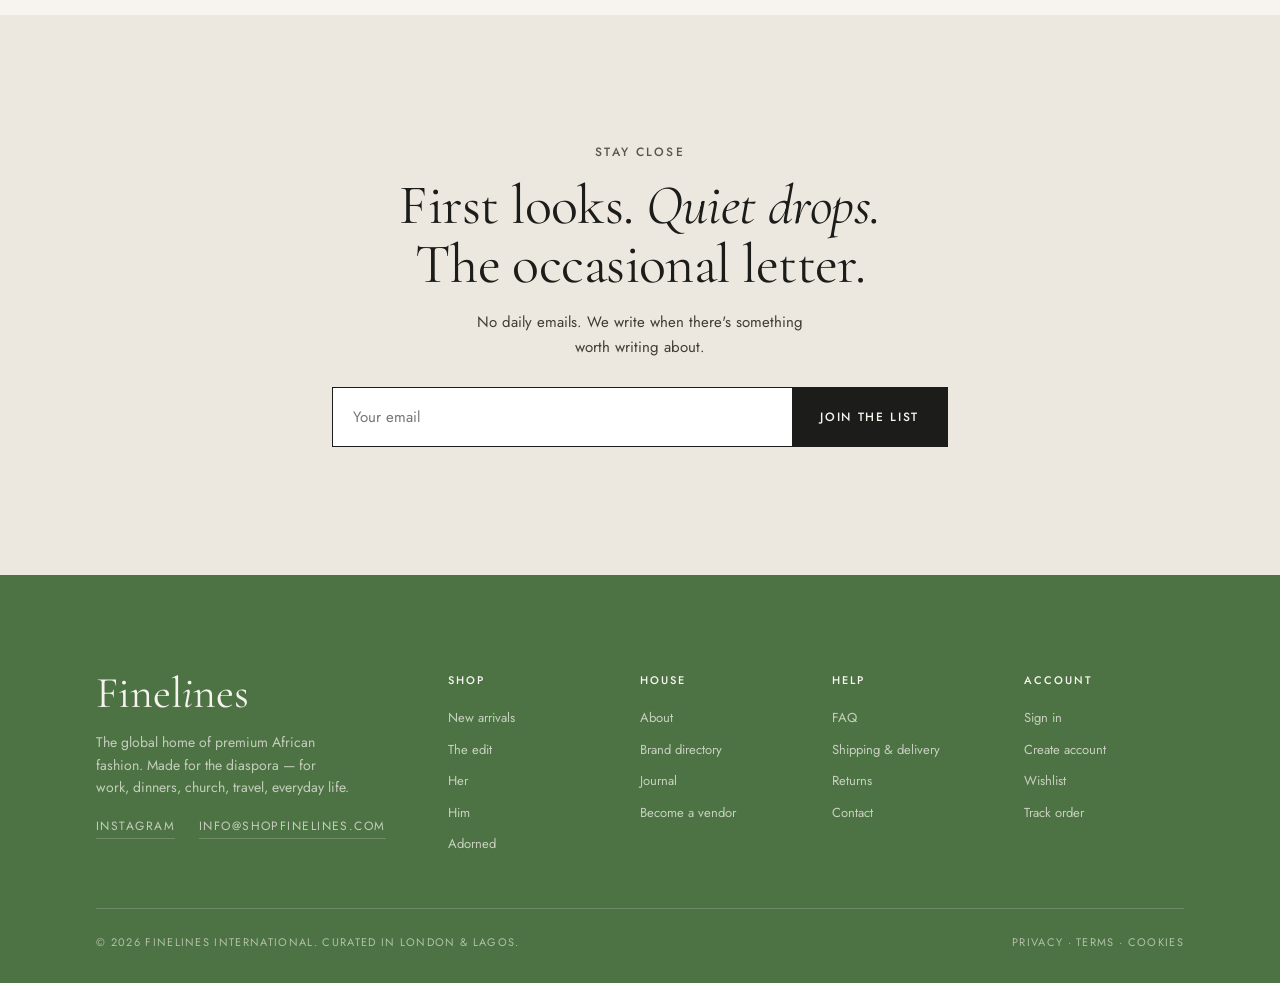
==== commit 579b3042: "About section: 2-col layout — quote left, pillars right, controlled line breaks" ====
--- a/index.html
+++ b/index.html
@@ -163,13 +163,16 @@
   <!-- ABOUT -->
   <section class="fl-about">
     <div class="fl-about-inner">
-      <div class="eyebrow fl-about-eyebrow">Why Finelines</div>
-      <h2 class="fl-about-title">
-        We're not a marketplace of thousands.<br>
-        We're a <em>trusted curator</em> who knows<br>
-        quality and stands behind every<br>
-        brand we feature.
-      </h2>
+      <div class="fl-about-left">
+        <div class="eyebrow fl-about-eyebrow">Why Finelines</div>
+        <h2 class="fl-about-title">
+          We're not a marketplace<br>
+          of thousands.<br>
+          We're a <em>trusted curator</em><br>
+          who knows quality and<br>
+          stands behind every brand.
+        </h2>
+      </div>
       <div class="fl-about-cols">
         <div>
           <div class="fl-pillar-num">01</div>
--- a/homepage.css
+++ b/homepage.css
@@ -94,14 +94,15 @@
 .fl-tile:hover .fl-tile-cta { border-color: var(--bronze-300); color: var(--bronze-200); }
 
 /* ------- ABOUT -------- */
-.fl-about { background: var(--olive-700); color: var(--ivory); padding: var(--space-10) 0; }
-.fl-about-inner { max-width: var(--content-max); margin: 0 auto; padding: 0 var(--gutter); }
+.fl-about { background: var(--olive-500); color: var(--ivory); padding: var(--space-10) 0; }
+.fl-about-inner { max-width: var(--content-max); margin: 0 auto; padding: 0 var(--gutter); display: grid; grid-template-columns: 1fr 1fr; gap: var(--space-9); align-items: start; }
+.fl-about-left { display: flex; flex-direction: column; gap: var(--space-5); }
 .fl-about-eyebrow { color: rgba(247,244,239,0.7); }
-.fl-about-title { font-size: clamp(32px, 4.4vw, 60px); line-height: 1.1; color: var(--ivory); max-width: 22ch; margin-top: 18px; }
-.fl-about-title em { font-style: italic; color: var(--bronze-200); }
-.fl-about-cols { display: grid; grid-template-columns: repeat(4, 1fr); gap: var(--space-6); margin-top: var(--space-9); padding-top: var(--space-7); border-top: 1px solid rgba(247,244,239,0.18); }
-.fl-pillar-num { font-family: var(--font-display); font-style: italic; font-size: 32px; color: var(--bronze-300); }
-.fl-pillar-h { font-family: var(--font-sans); font-size: 13px; font-weight: 500; letter-spacing: var(--tracking-nav); text-transform: uppercase; margin: 14px 0 10px; color: var(--ivory); }
+.fl-about-title { font-size: clamp(28px, 3vw, 44px); line-height: 1.15; color: var(--ivory); max-width: 100%; margin: 0; }
+.fl-about-title em { font-style: italic; color: var(--bronze-500); }
+.fl-about-cols { display: grid; grid-template-columns: 1fr 1fr; gap: var(--space-6); padding-top: var(--space-3); }
+.fl-pillar-num { font-family: var(--font-display); font-style: italic; font-size: 28px; color: var(--bronze-500); }
+.fl-pillar-h { font-family: var(--font-sans); font-size: 13px; font-weight: 500; letter-spacing: var(--tracking-nav); text-transform: uppercase; margin: 12px 0 8px; color: var(--ivory); }
 .fl-about-cols p { font-size: 14px; line-height: 1.55; color: rgba(247,244,239,0.72); }
 
 /* ------- BRANDS -------- */
@@ -140,7 +141,7 @@
 .fl-newsletter-thanks span { background: var(--olive-500); color: var(--ivory); width: 22px; height: 22px; border-radius: 999px; display: grid; place-items: center; font-size: 12px; }
 
 /* ------- FOOTER -------- */
-.fl-footer { background: var(--olive-800); color: var(--ivory); padding: var(--space-9) 0 var(--space-6); }
+.fl-footer { background: var(--olive-500); color: var(--ivory); padding: var(--space-9) 0 var(--space-6); }
 .fl-footer-inner { max-width: var(--content-max); margin: 0 auto; padding: 0 var(--gutter); }
 .fl-footer-grid { display: grid; grid-template-columns: 2fr 1fr 1fr 1fr 1fr; gap: var(--space-6); }
 .fl-footer-wordmark { font-family: var(--font-display); font-size: 44px; line-height: 1; }
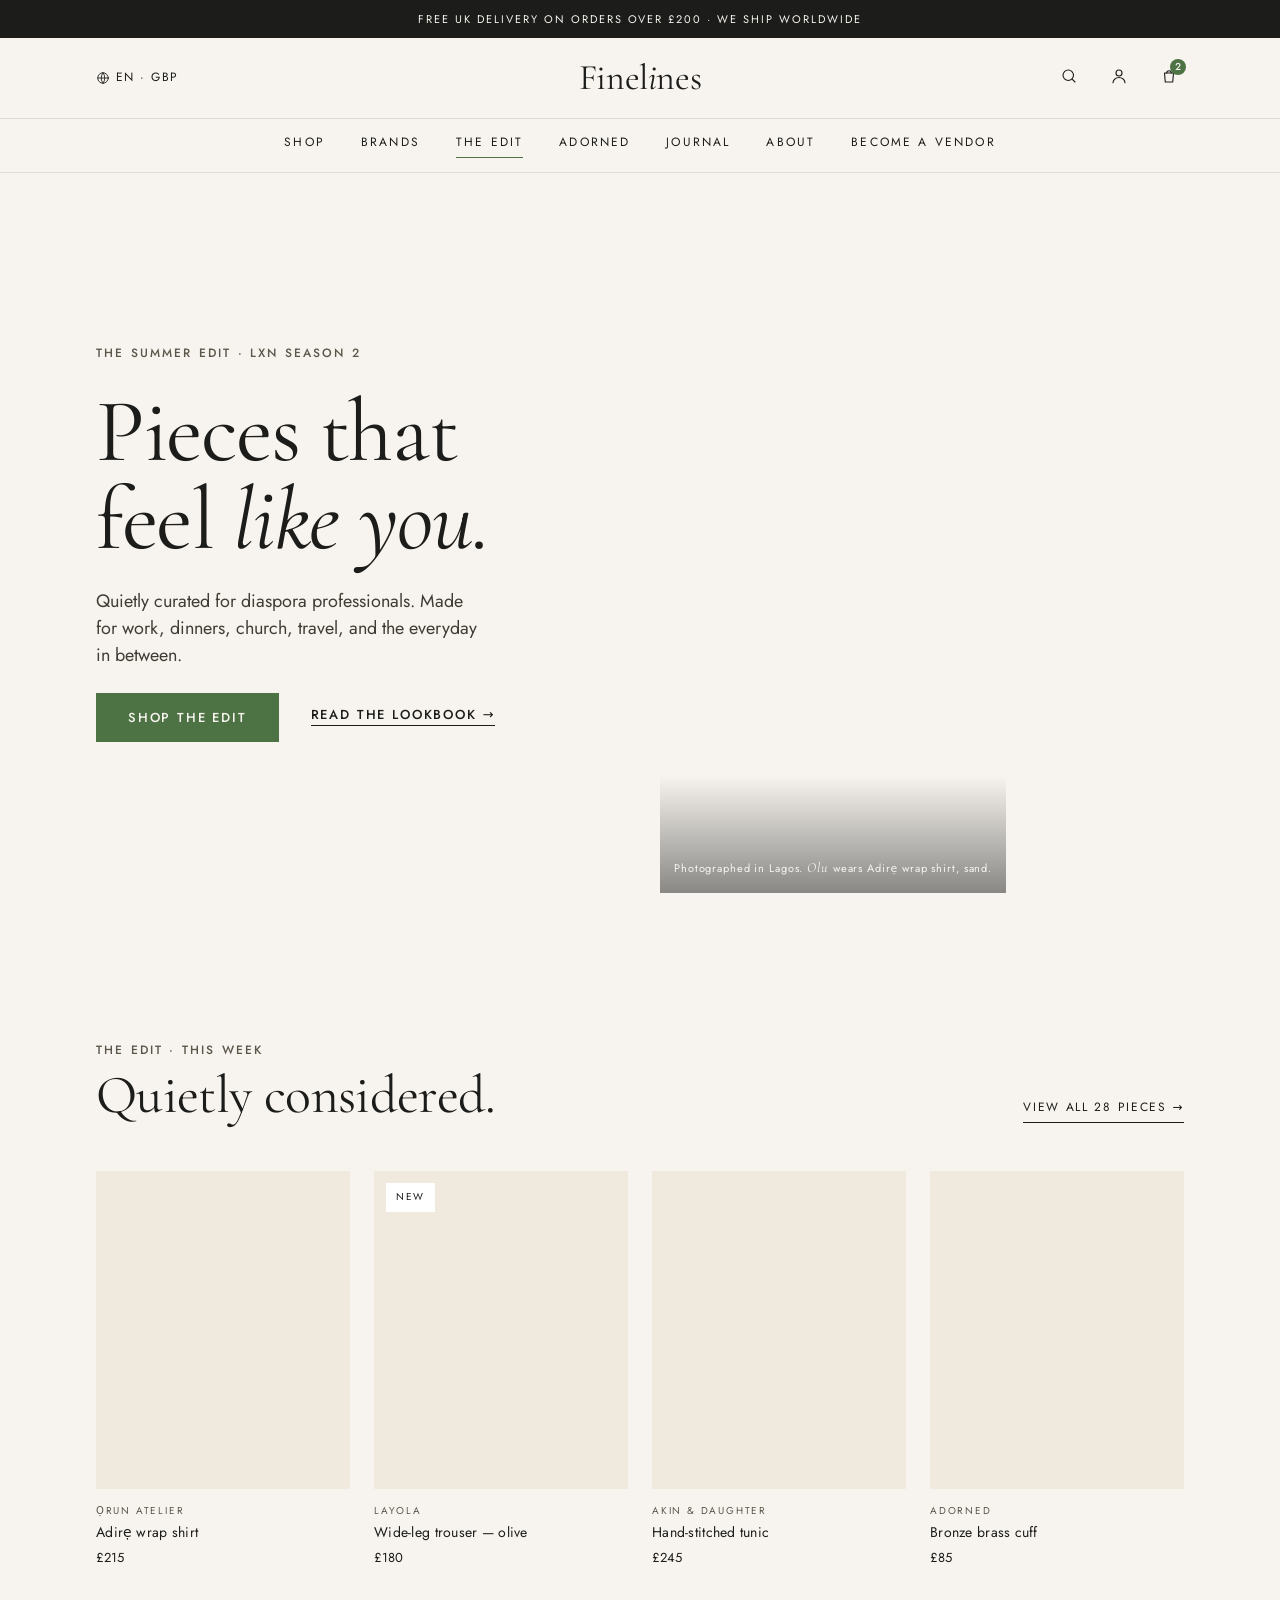
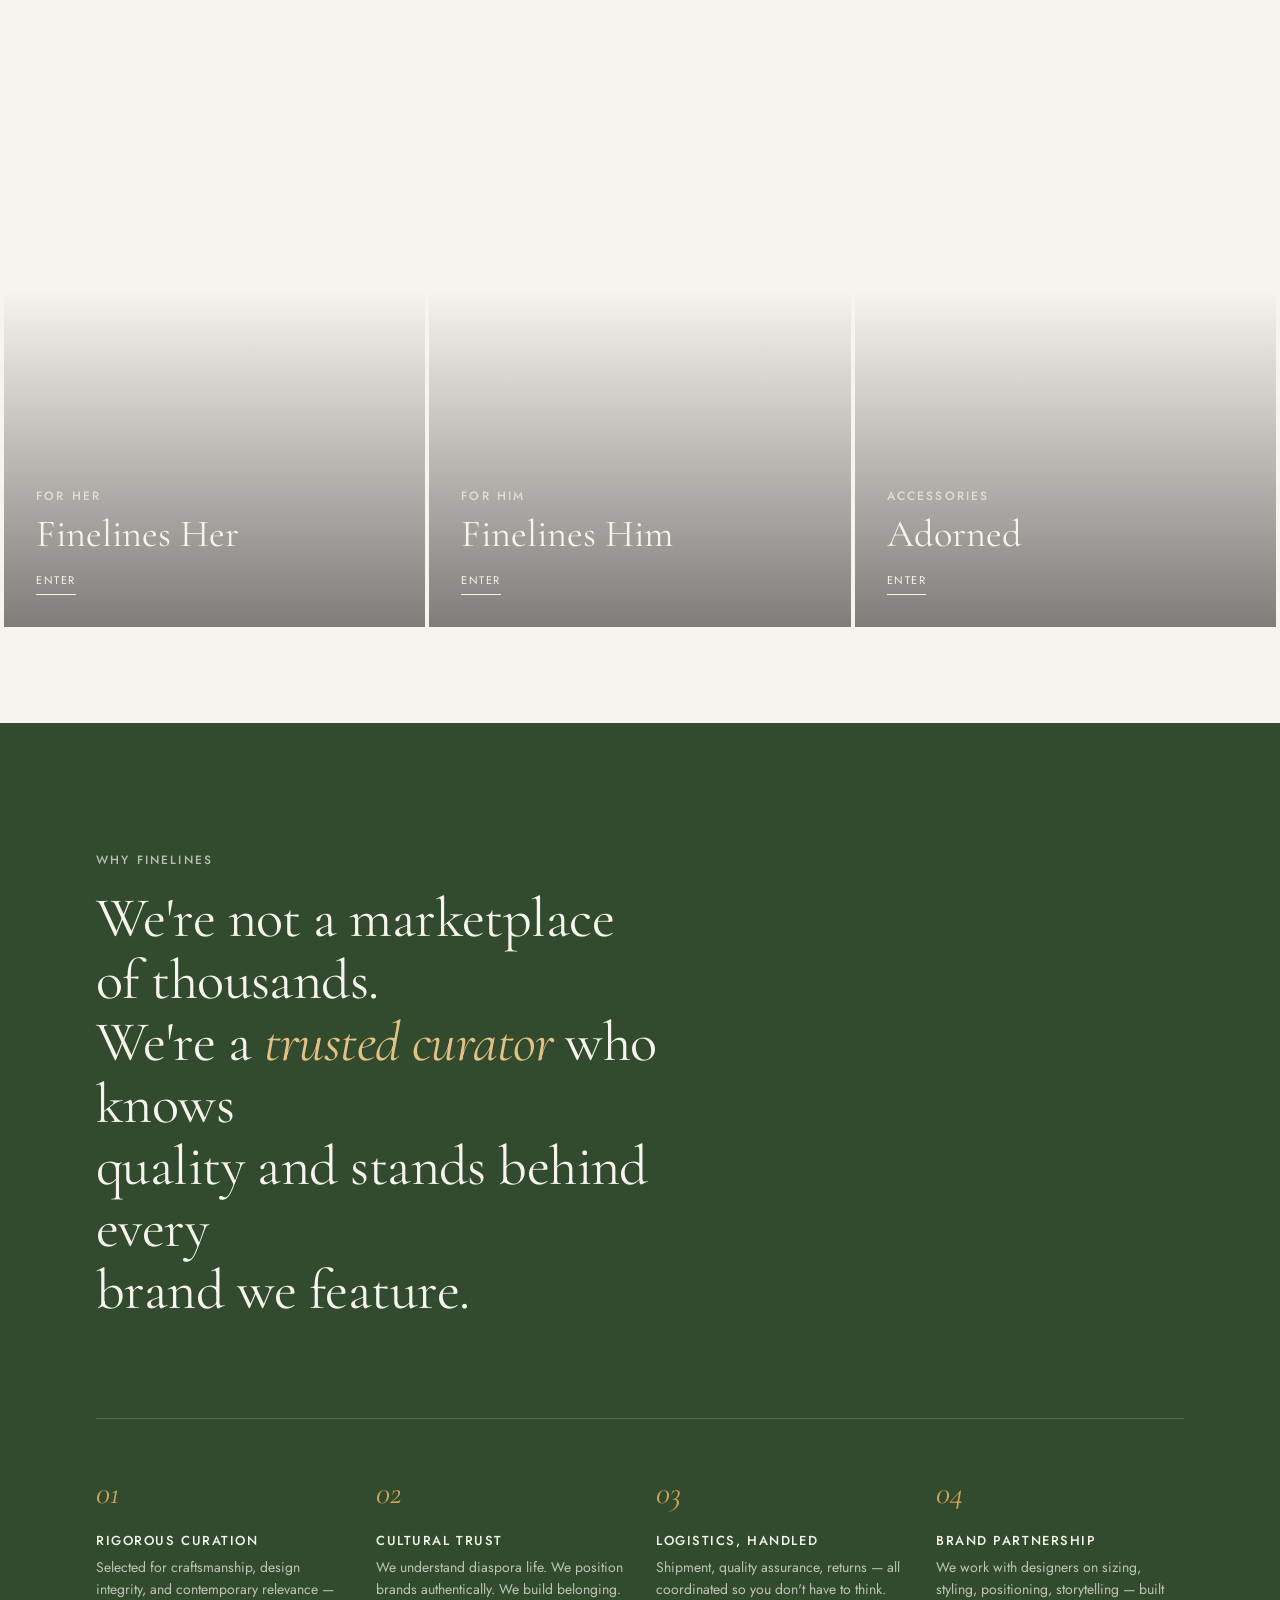
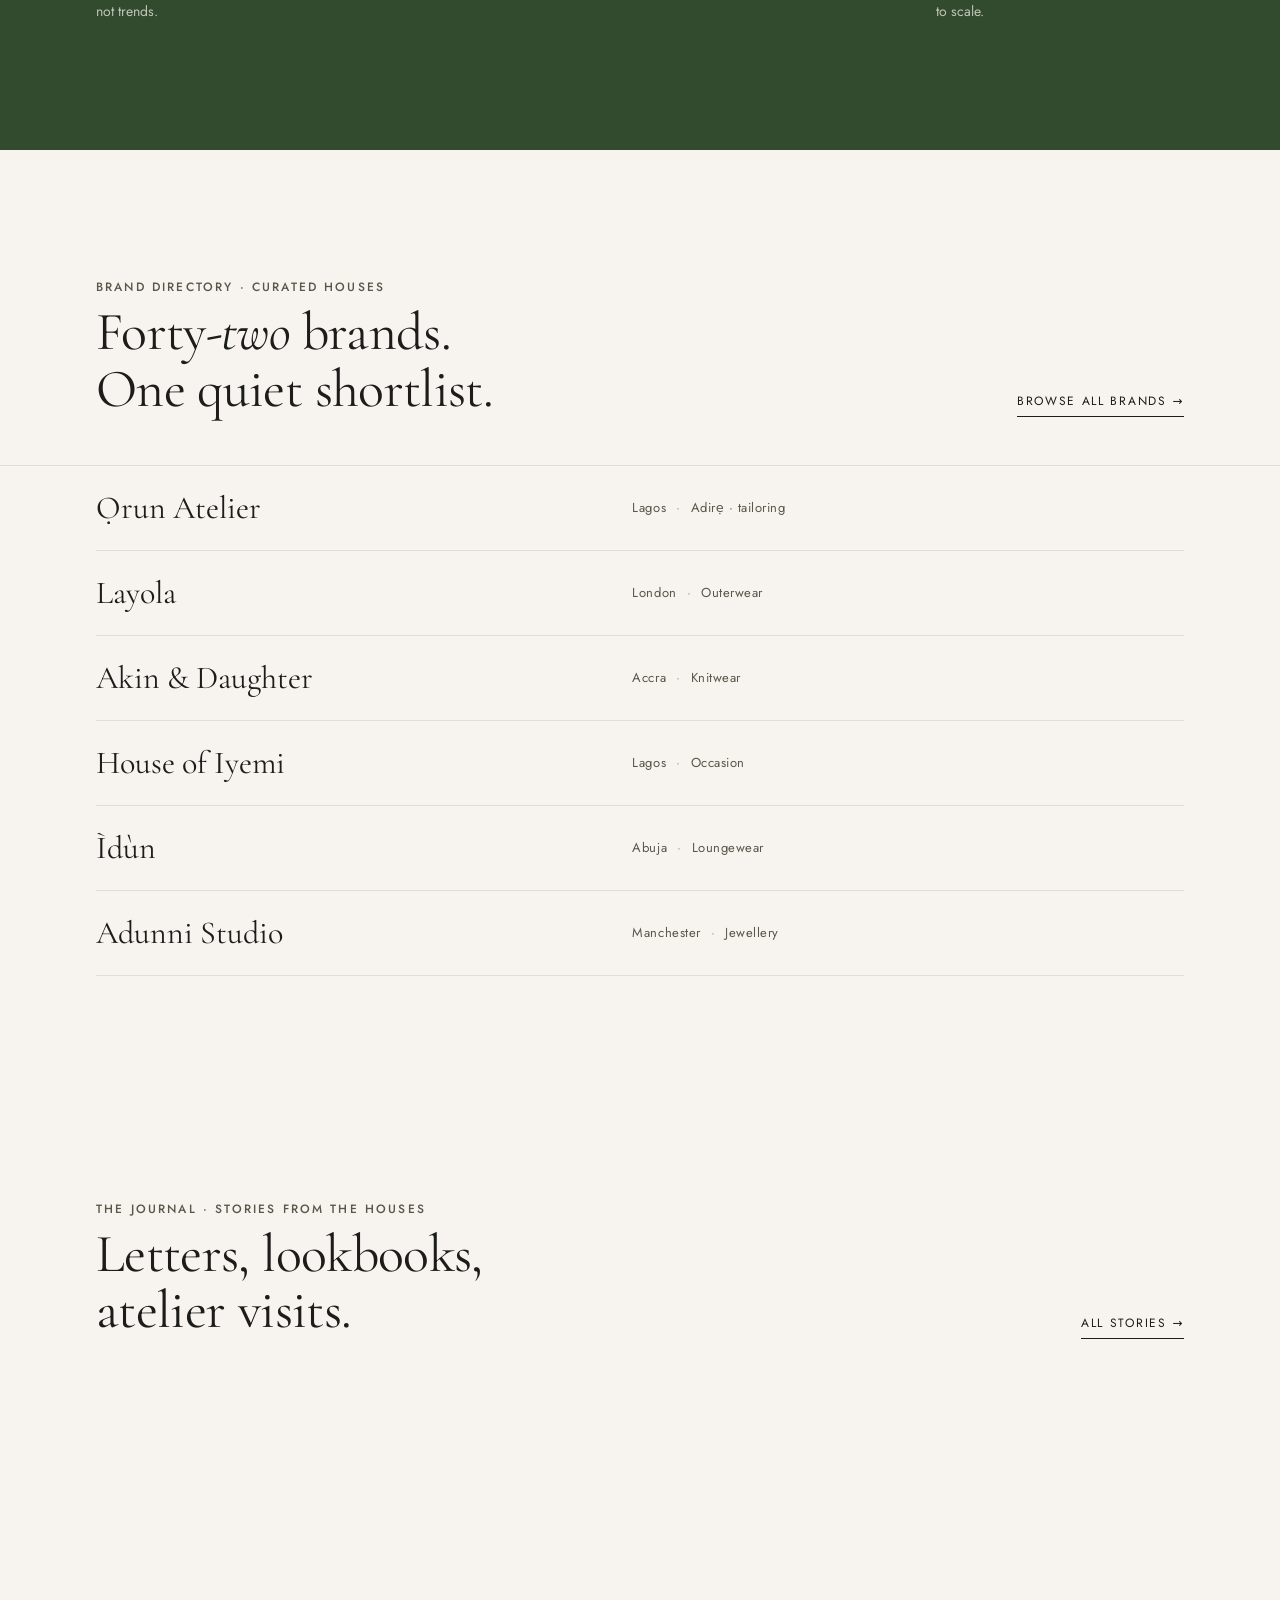
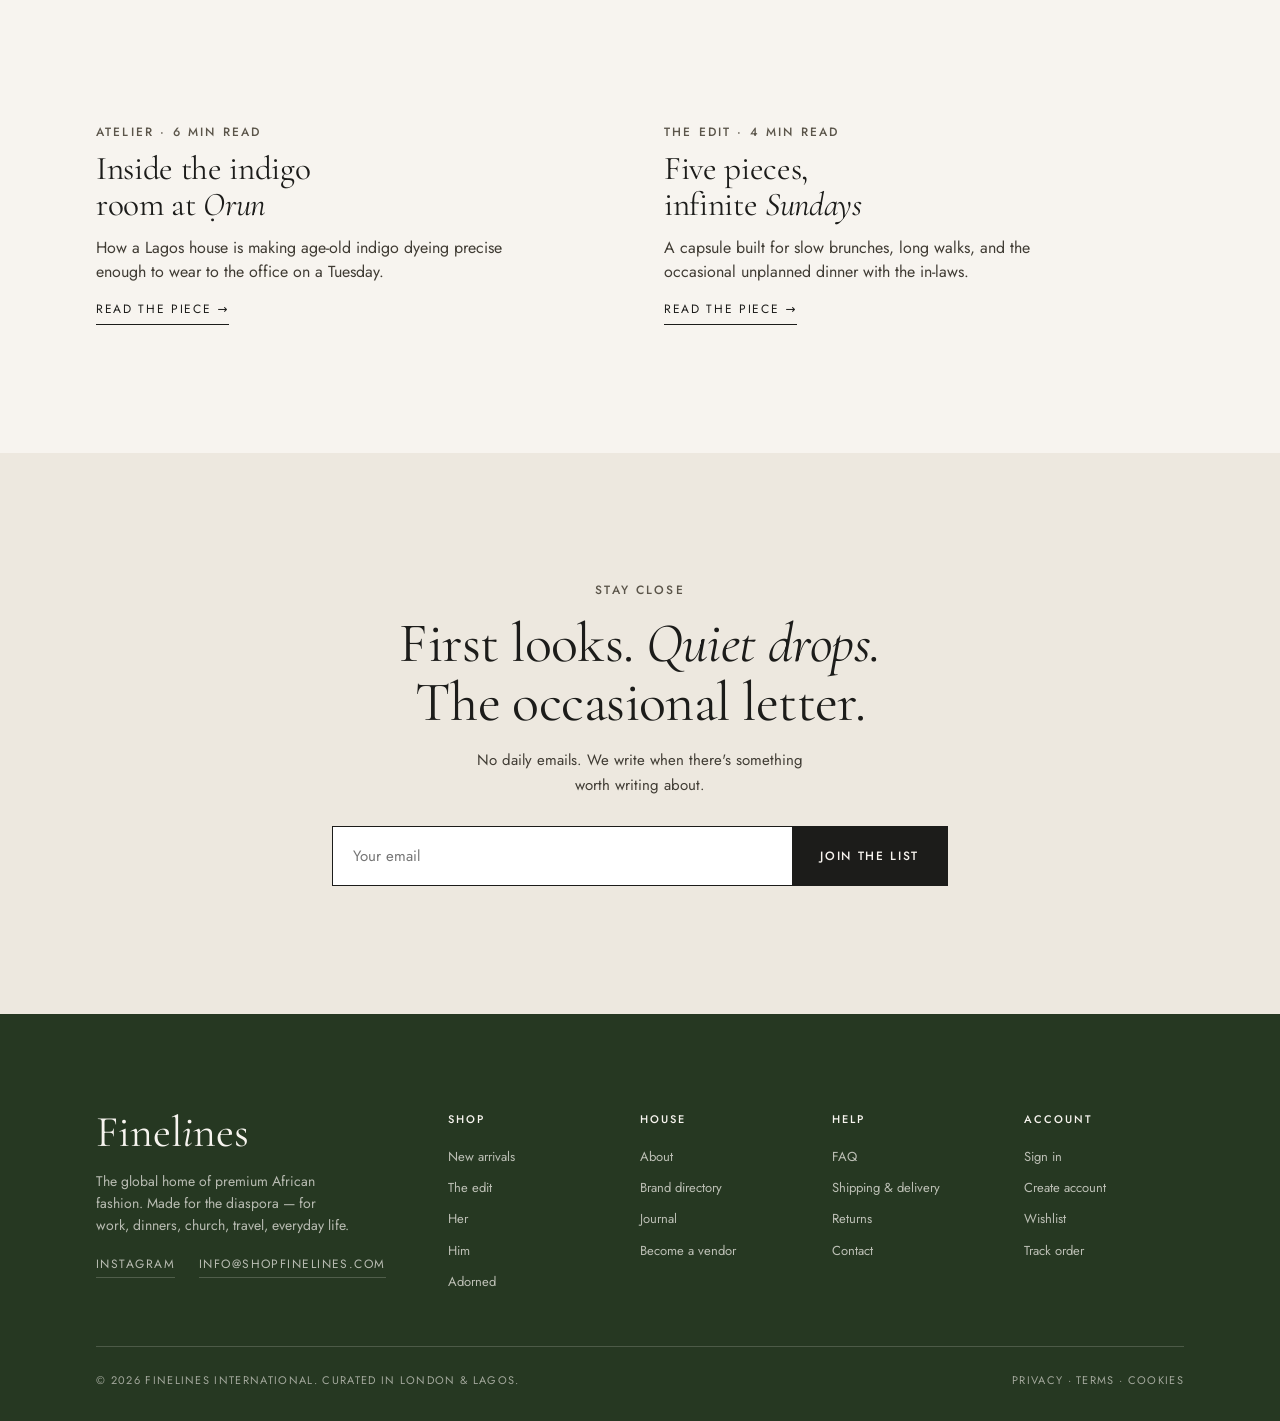
==== commit 7c9eae8f: "Add AFUME and NACK brand pages with product drawers, real images, prices and descriptions - afume.ht" ====
--- a/index.html
+++ b/index.html
@@ -40,7 +40,7 @@
   </div>
   <nav class="fl-subnav">
     <a href="#" class="fl-subnav-link">Shop</a>
-    <a href="#" class="fl-subnav-link">Brands</a>
+    <a href="brands.html" class="fl-subnav-link">Brands</a>
     <a href="#" class="fl-subnav-link is-active">The edit</a>
     <a href="#" class="fl-subnav-link">Adorned</a>
     <a href="#" class="fl-subnav-link">Journal</a>
@@ -163,16 +163,13 @@
   <!-- ABOUT -->
   <section class="fl-about">
     <div class="fl-about-inner">
-      <div class="fl-about-left">
-        <div class="eyebrow fl-about-eyebrow">Why Finelines</div>
-        <h2 class="fl-about-title">
-          We're not a marketplace<br>
-          of thousands.<br>
-          We're a <em>trusted curator</em><br>
-          who knows quality and<br>
-          stands behind every brand.
-        </h2>
-      </div>
+      <div class="eyebrow fl-about-eyebrow">Why Finelines</div>
+      <h2 class="fl-about-title">
+        We're not a marketplace of thousands.<br>
+        We're a <em>trusted curator</em> who knows<br>
+        quality and stands behind every<br>
+        brand we feature.
+      </h2>
       <div class="fl-about-cols">
         <div>
           <div class="fl-pillar-num">01</div>
@@ -203,7 +200,7 @@
     <div class="fl-section-head">
       <div class="eyebrow">Brand directory · curated houses</div>
       <h2 class="fl-section-title">Forty<em>-two</em> brands. One quiet shortlist.</h2>
-      <a href="#" class="fl-section-link">Browse all brands →</a>
+      <a href="brands.html" class="fl-section-link">Browse all brands →</a>
     </div>
     <div class="fl-brands-grid">
       <a href="#" class="fl-brand-row">
--- a/homepage.css
+++ b/homepage.css
@@ -94,15 +94,14 @@
 .fl-tile:hover .fl-tile-cta { border-color: var(--bronze-300); color: var(--bronze-200); }
 
 /* ------- ABOUT -------- */
-.fl-about { background: var(--olive-500); color: var(--ivory); padding: var(--space-10) 0; }
-.fl-about-inner { max-width: var(--content-max); margin: 0 auto; padding: 0 var(--gutter); display: grid; grid-template-columns: 1fr 1fr; gap: var(--space-9); align-items: start; }
-.fl-about-left { display: flex; flex-direction: column; gap: var(--space-5); }
+.fl-about { background: var(--olive-700); color: var(--ivory); padding: var(--space-10) 0; }
+.fl-about-inner { max-width: var(--content-max); margin: 0 auto; padding: 0 var(--gutter); }
 .fl-about-eyebrow { color: rgba(247,244,239,0.7); }
-.fl-about-title { font-size: clamp(28px, 3vw, 44px); line-height: 1.15; color: var(--ivory); max-width: 100%; margin: 0; }
-.fl-about-title em { font-style: italic; color: var(--bronze-500); }
-.fl-about-cols { display: grid; grid-template-columns: 1fr 1fr; gap: var(--space-6); padding-top: var(--space-3); }
-.fl-pillar-num { font-family: var(--font-display); font-style: italic; font-size: 28px; color: var(--bronze-500); }
-.fl-pillar-h { font-family: var(--font-sans); font-size: 13px; font-weight: 500; letter-spacing: var(--tracking-nav); text-transform: uppercase; margin: 12px 0 8px; color: var(--ivory); }
+.fl-about-title { font-size: clamp(32px, 4.4vw, 60px); line-height: 1.1; color: var(--ivory); max-width: 22ch; margin-top: 18px; }
+.fl-about-title em { font-style: italic; color: var(--bronze-200); }
+.fl-about-cols { display: grid; grid-template-columns: repeat(4, 1fr); gap: var(--space-6); margin-top: var(--space-9); padding-top: var(--space-7); border-top: 1px solid rgba(247,244,239,0.18); }
+.fl-pillar-num { font-family: var(--font-display); font-style: italic; font-size: 32px; color: var(--bronze-300); }
+.fl-pillar-h { font-family: var(--font-sans); font-size: 13px; font-weight: 500; letter-spacing: var(--tracking-nav); text-transform: uppercase; margin: 14px 0 10px; color: var(--ivory); }
 .fl-about-cols p { font-size: 14px; line-height: 1.55; color: rgba(247,244,239,0.72); }
 
 /* ------- BRANDS -------- */
@@ -141,7 +140,7 @@
 .fl-newsletter-thanks span { background: var(--olive-500); color: var(--ivory); width: 22px; height: 22px; border-radius: 999px; display: grid; place-items: center; font-size: 12px; }
 
 /* ------- FOOTER -------- */
-.fl-footer { background: var(--olive-500); color: var(--ivory); padding: var(--space-9) 0 var(--space-6); }
+.fl-footer { background: var(--olive-800); color: var(--ivory); padding: var(--space-9) 0 var(--space-6); }
 .fl-footer-inner { max-width: var(--content-max); margin: 0 auto; padding: 0 var(--gutter); }
 .fl-footer-grid { display: grid; grid-template-columns: 2fr 1fr 1fr 1fr 1fr; gap: var(--space-6); }
 .fl-footer-wordmark { font-family: var(--font-display); font-size: 44px; line-height: 1; }
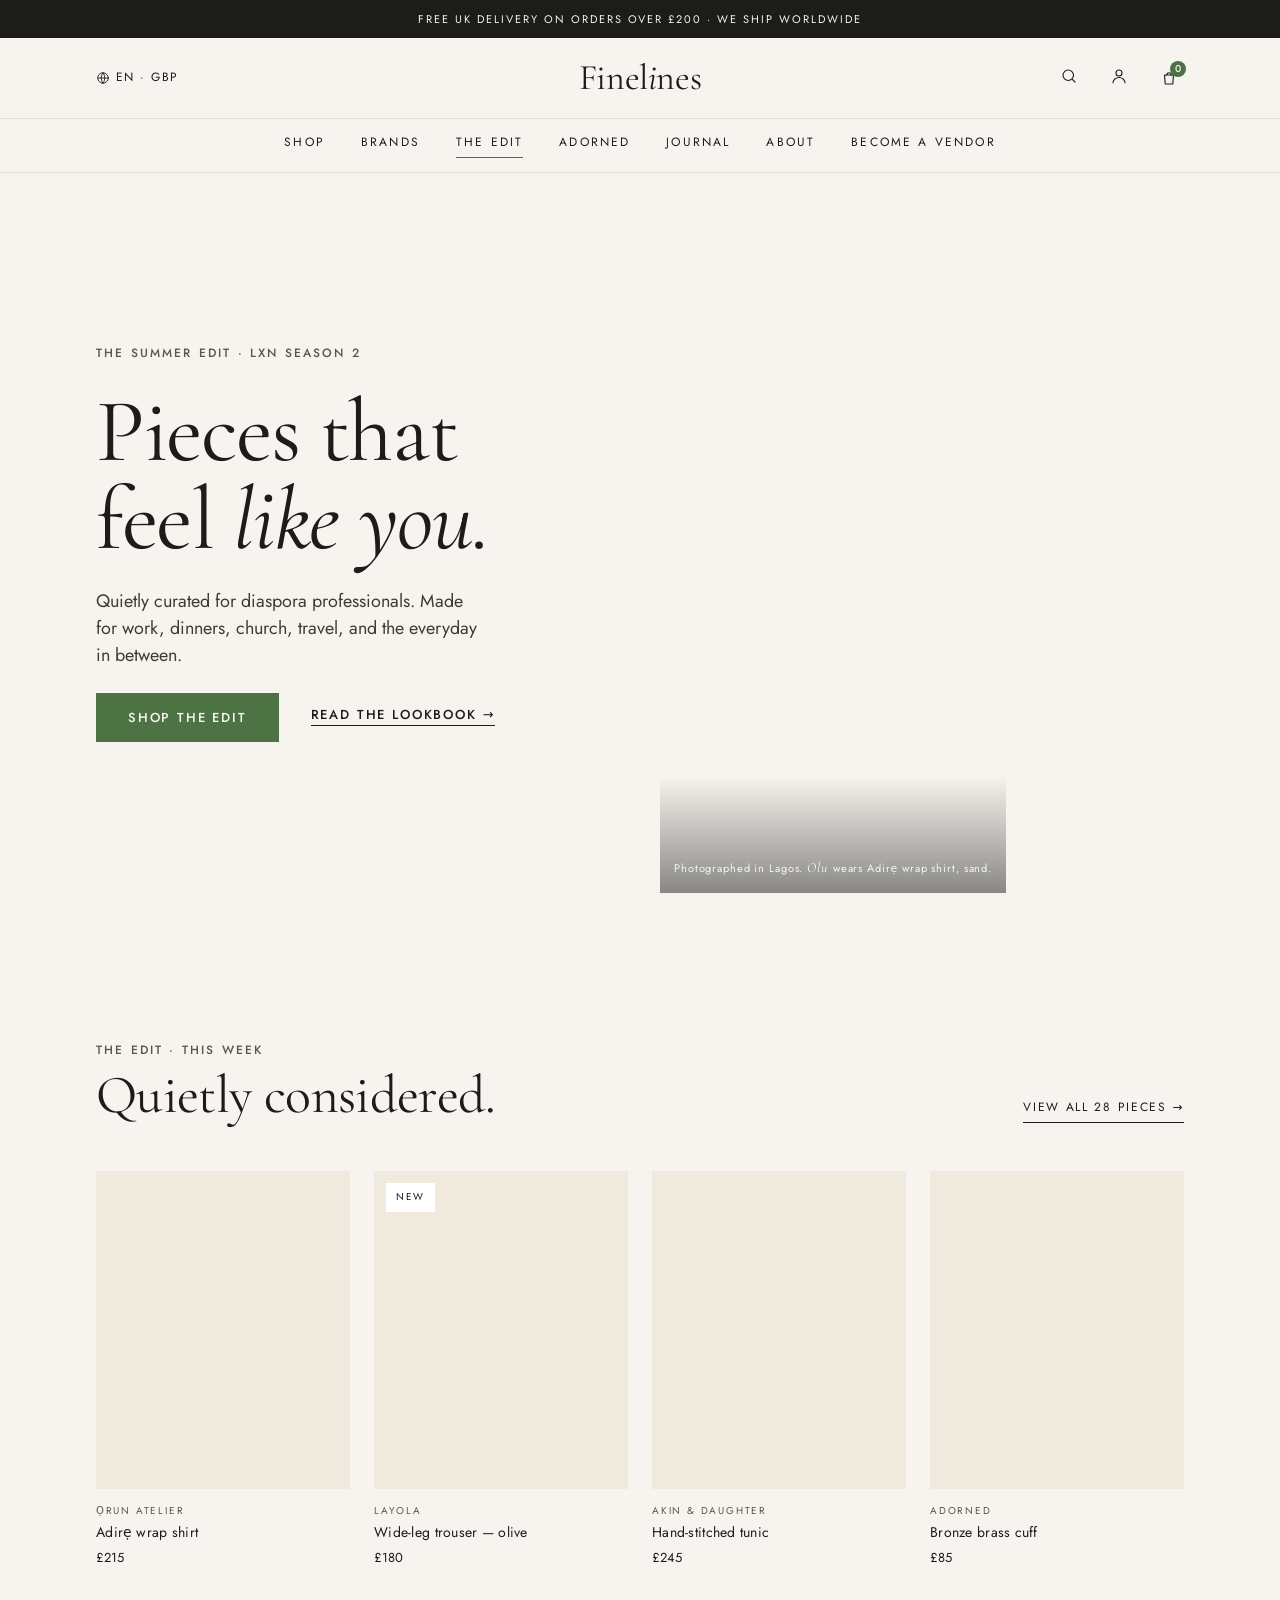
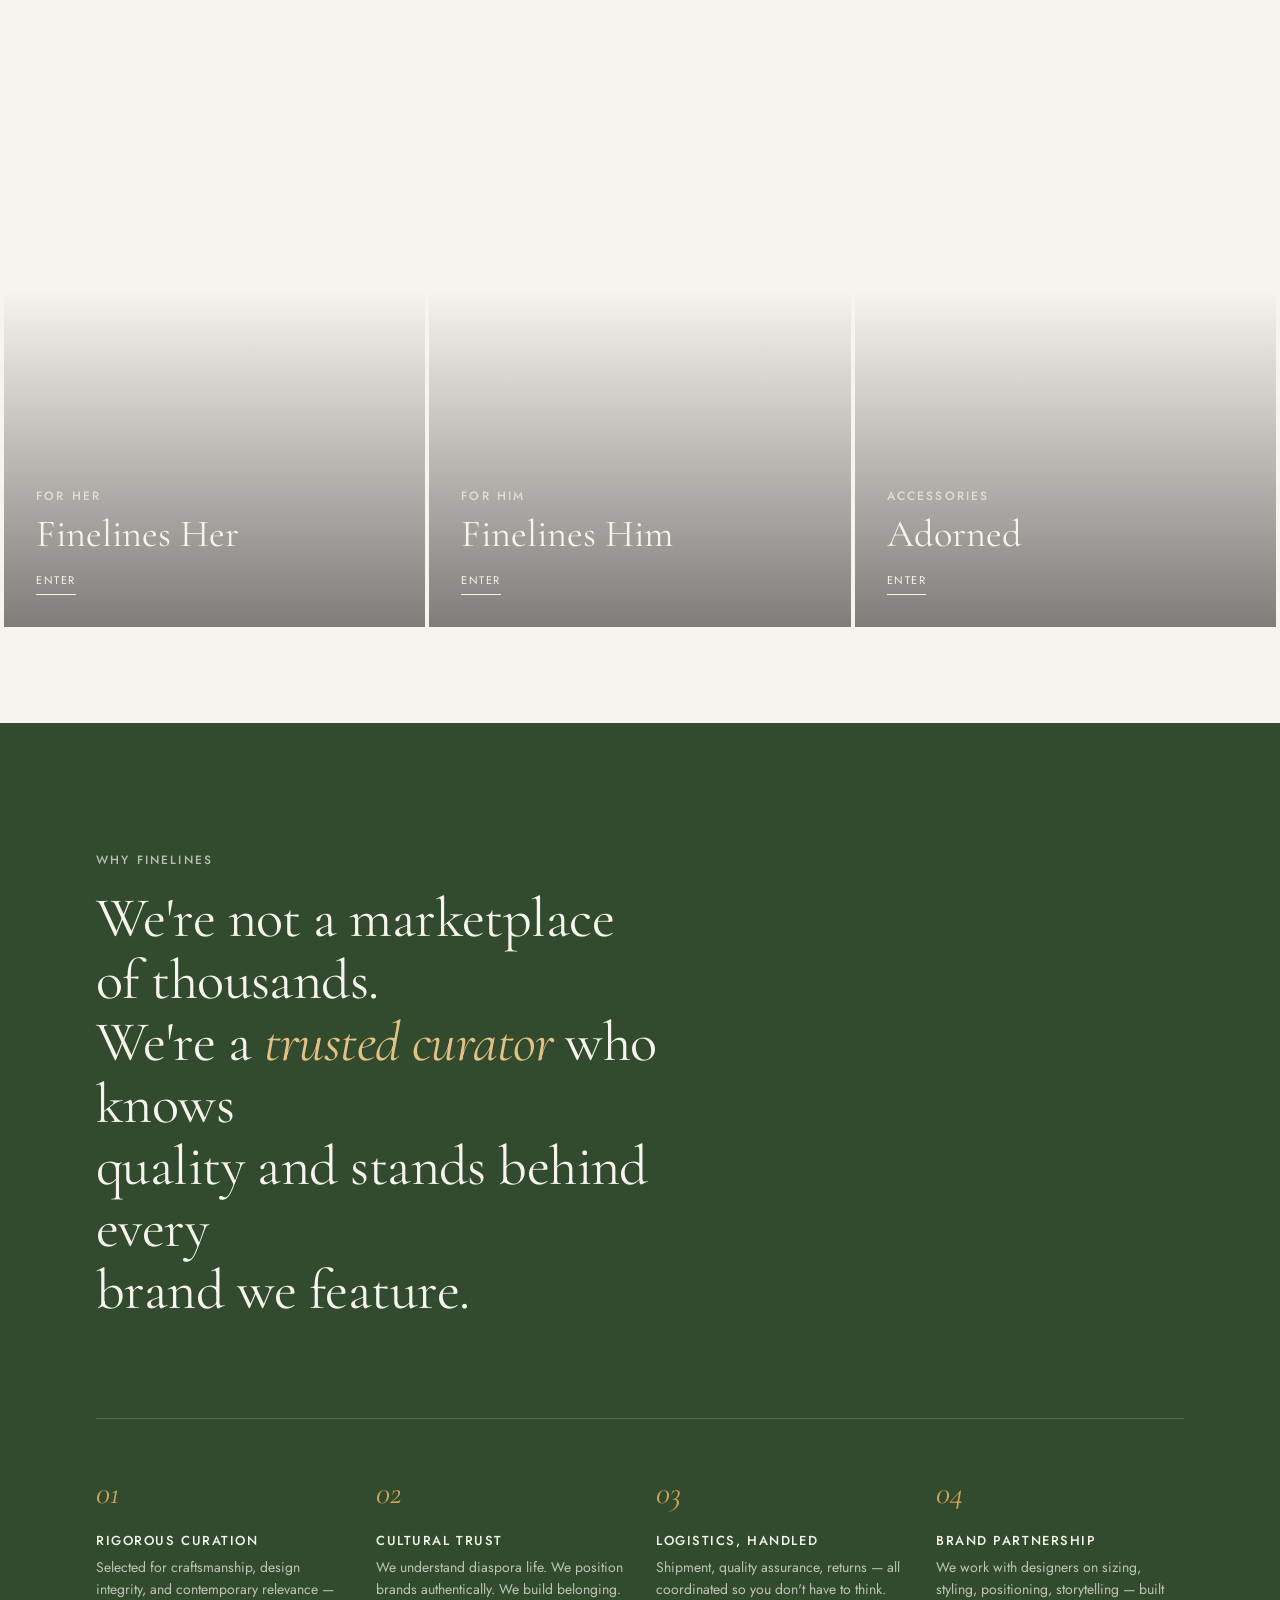
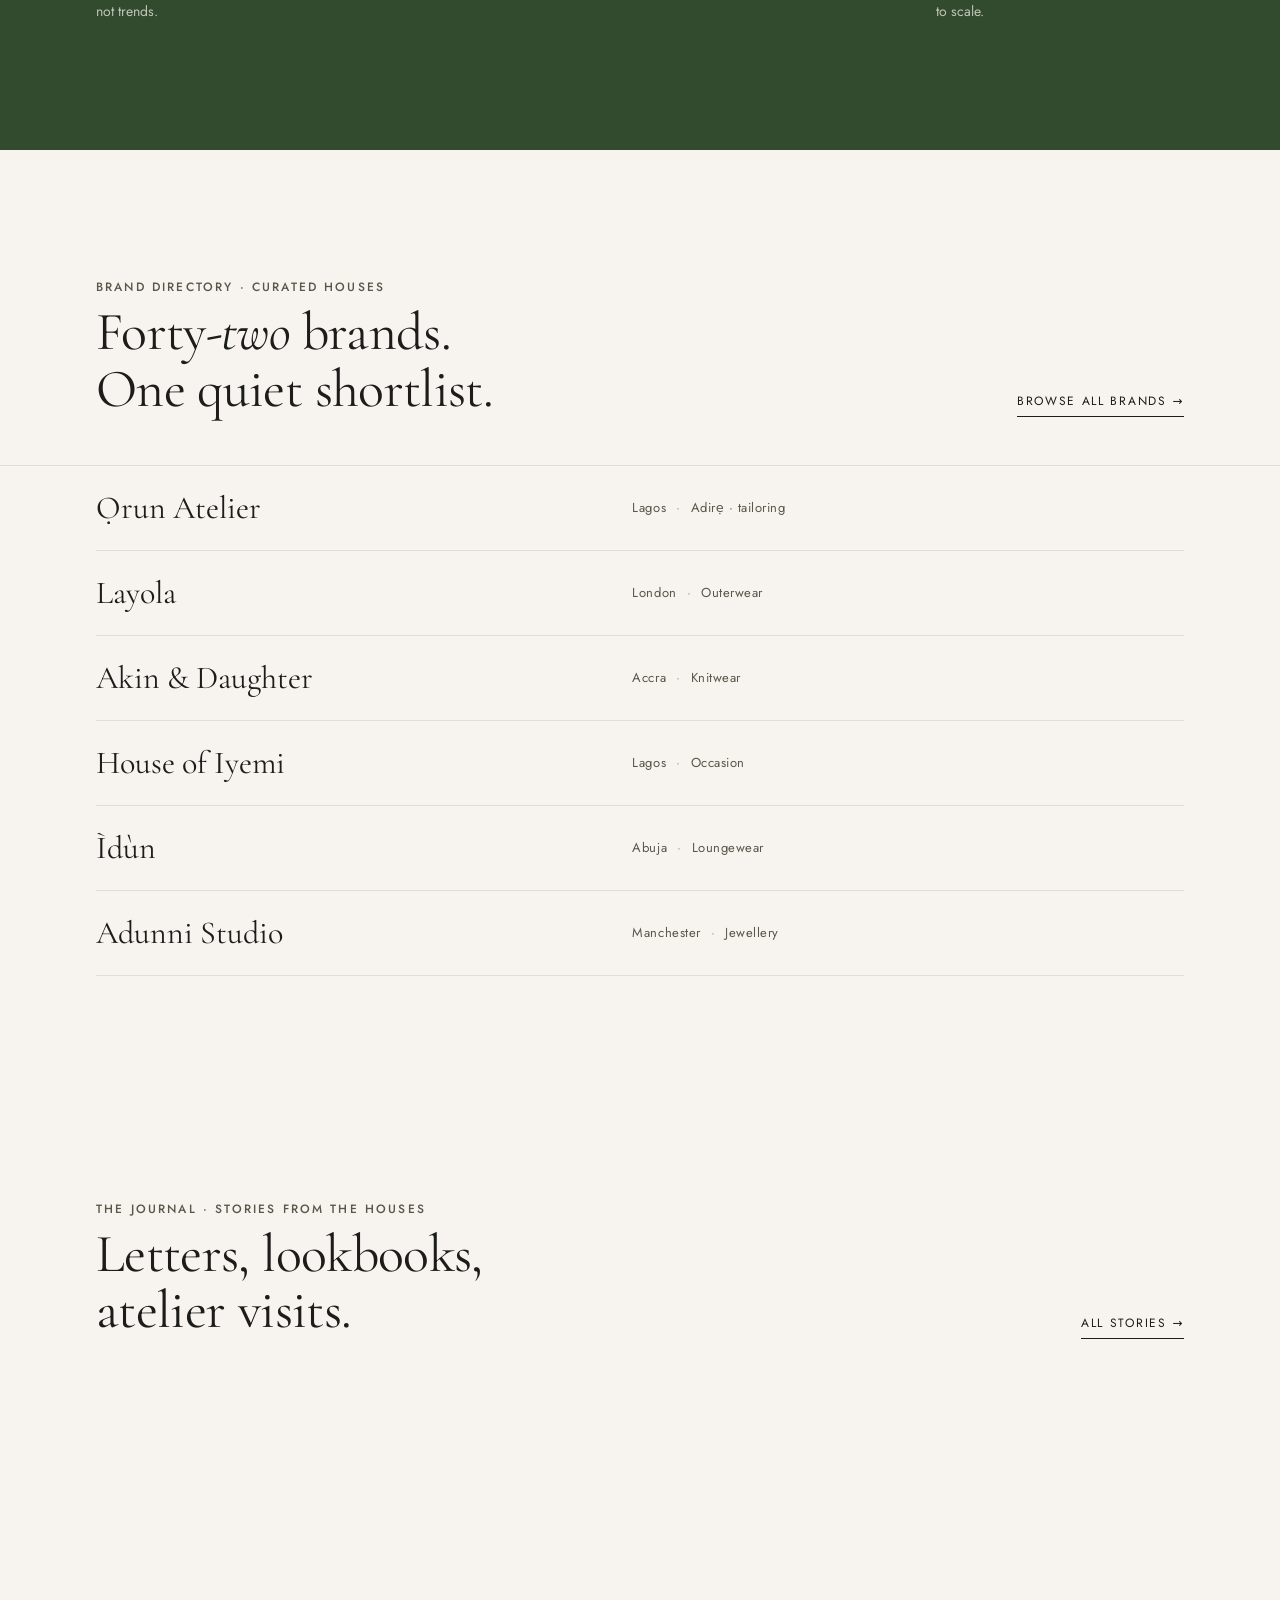
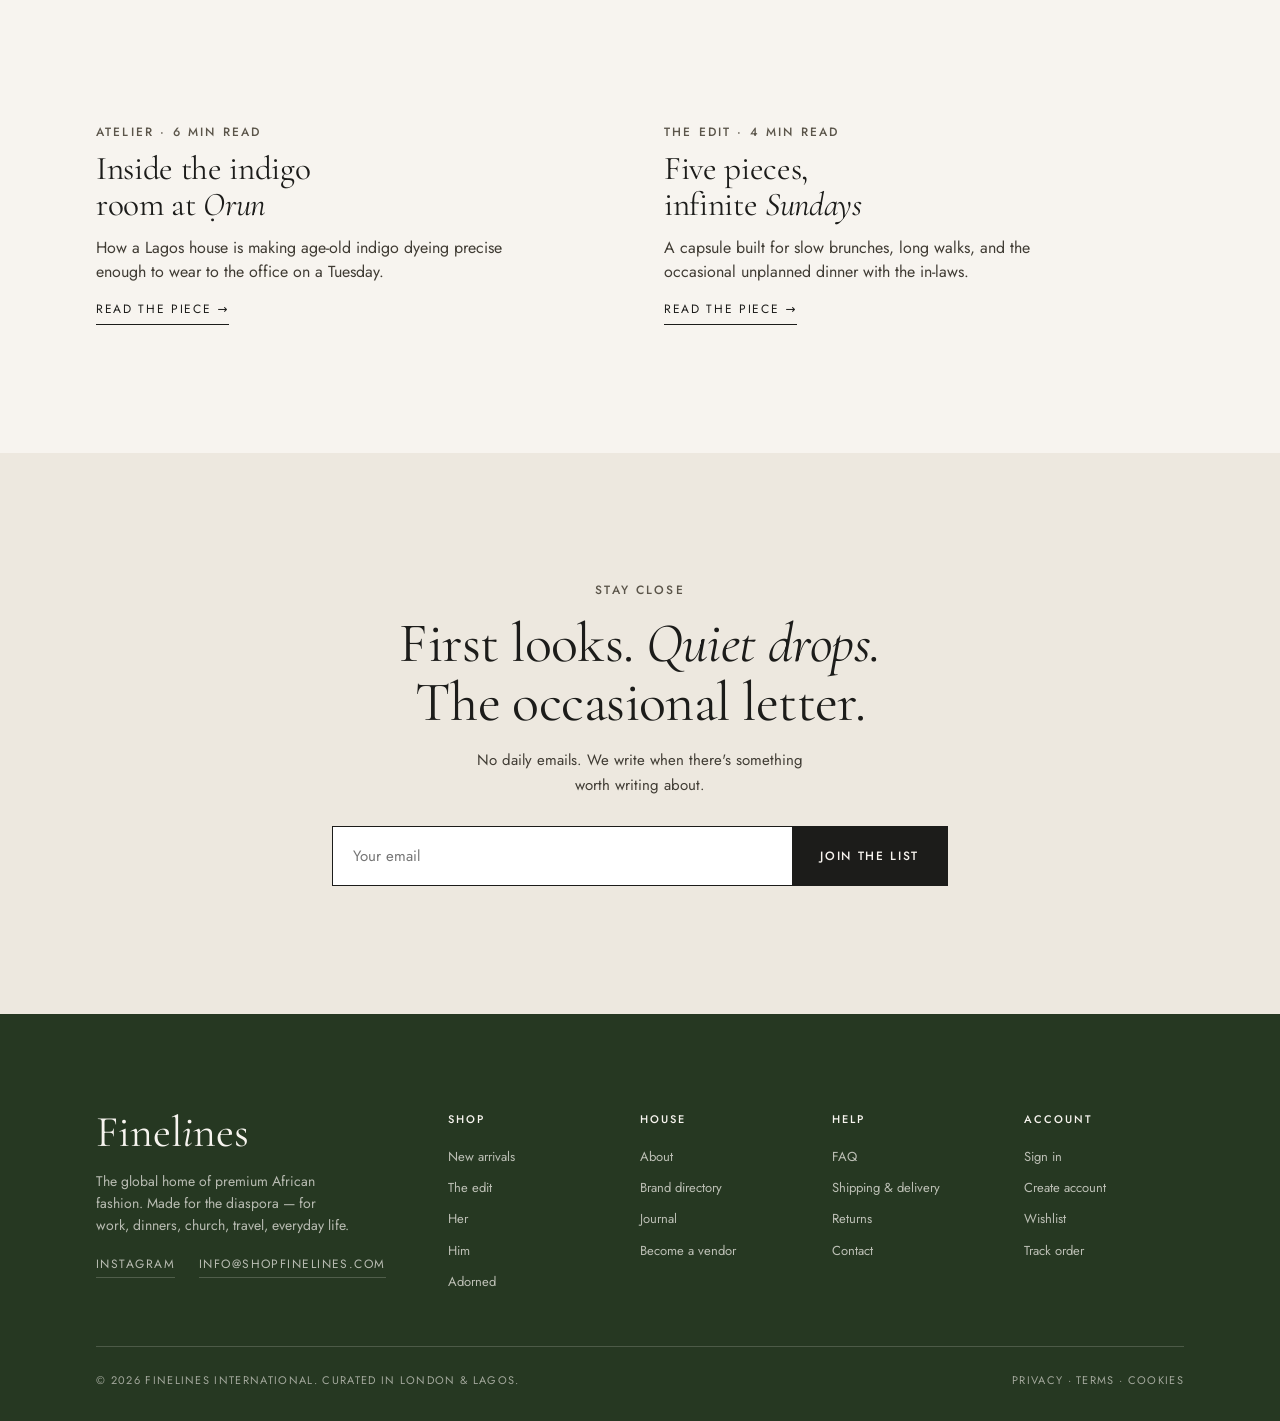
==== commit 5914092f: "Wire bag icon on homepage to cart.html Co-Authored-By: Claude Sonnet 4.6 <noreply@anthropic.com>" ====
--- a/index.html
+++ b/index.html
@@ -32,10 +32,10 @@
       <button class="fl-icon-btn" aria-label="Account">
         <svg width="18" height="18" viewBox="0 0 24 24" fill="none" stroke="currentColor" stroke-width="1.5" stroke-linecap="round" stroke-linejoin="round"><circle cx="12" cy="8" r="4"/><path d="M4 21c0-4 4-7 8-7s8 3 8 7"/></svg>
       </button>
-      <button class="fl-icon-btn fl-cart-btn" aria-label="Bag">
+      <a href="cart.html" class="fl-icon-btn fl-cart-btn" aria-label="Bag" style="position:relative;display:inline-flex;align-items:center;justify-content:center">
         <svg width="18" height="18" viewBox="0 0 24 24" fill="none" stroke="currentColor" stroke-width="1.5" stroke-linecap="round" stroke-linejoin="round"><path d="M6 8h12l-1 12H7Z"/><path d="M9 8a3 3 0 0 1 6 0"/></svg>
-        <span class="fl-cart-badge">2</span>
-      </button>
+        <span class="fl-cart-badge">0</span>
+      </a>
     </div>
   </div>
   <nav class="fl-subnav">
